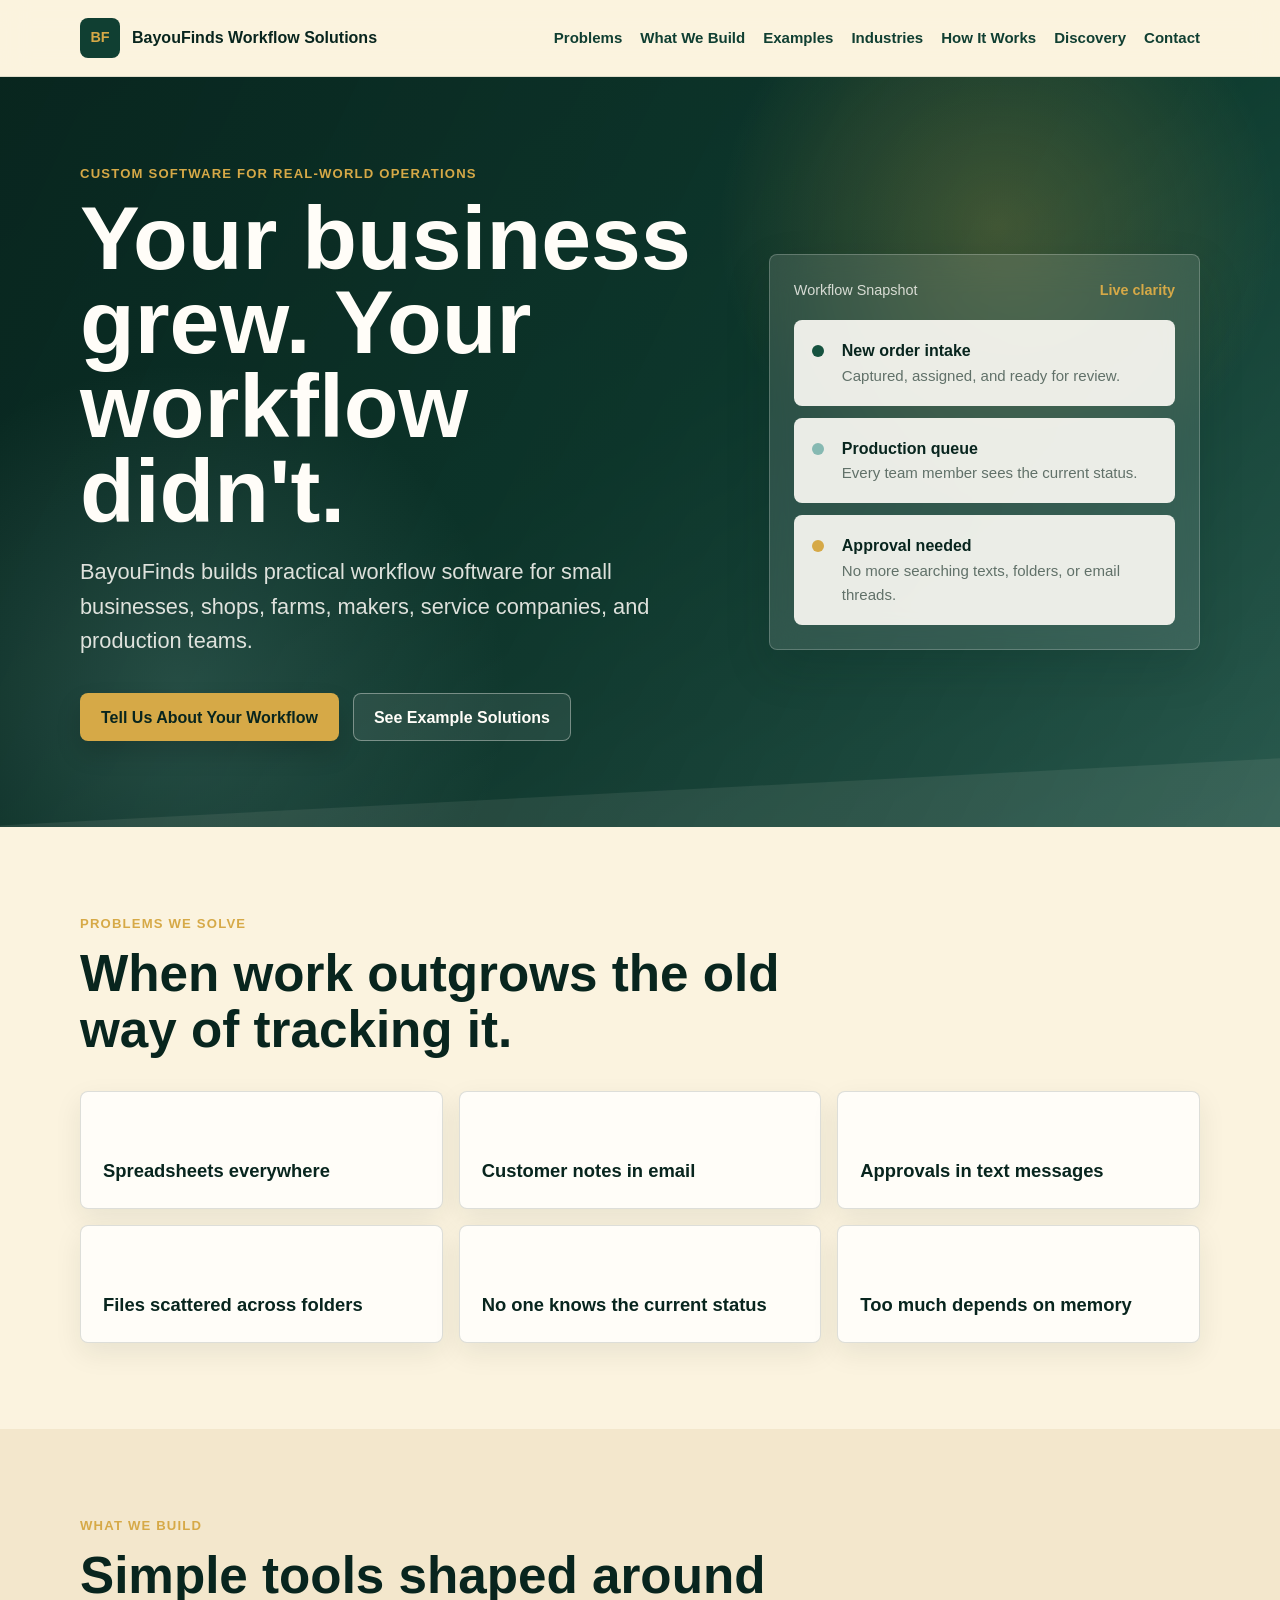
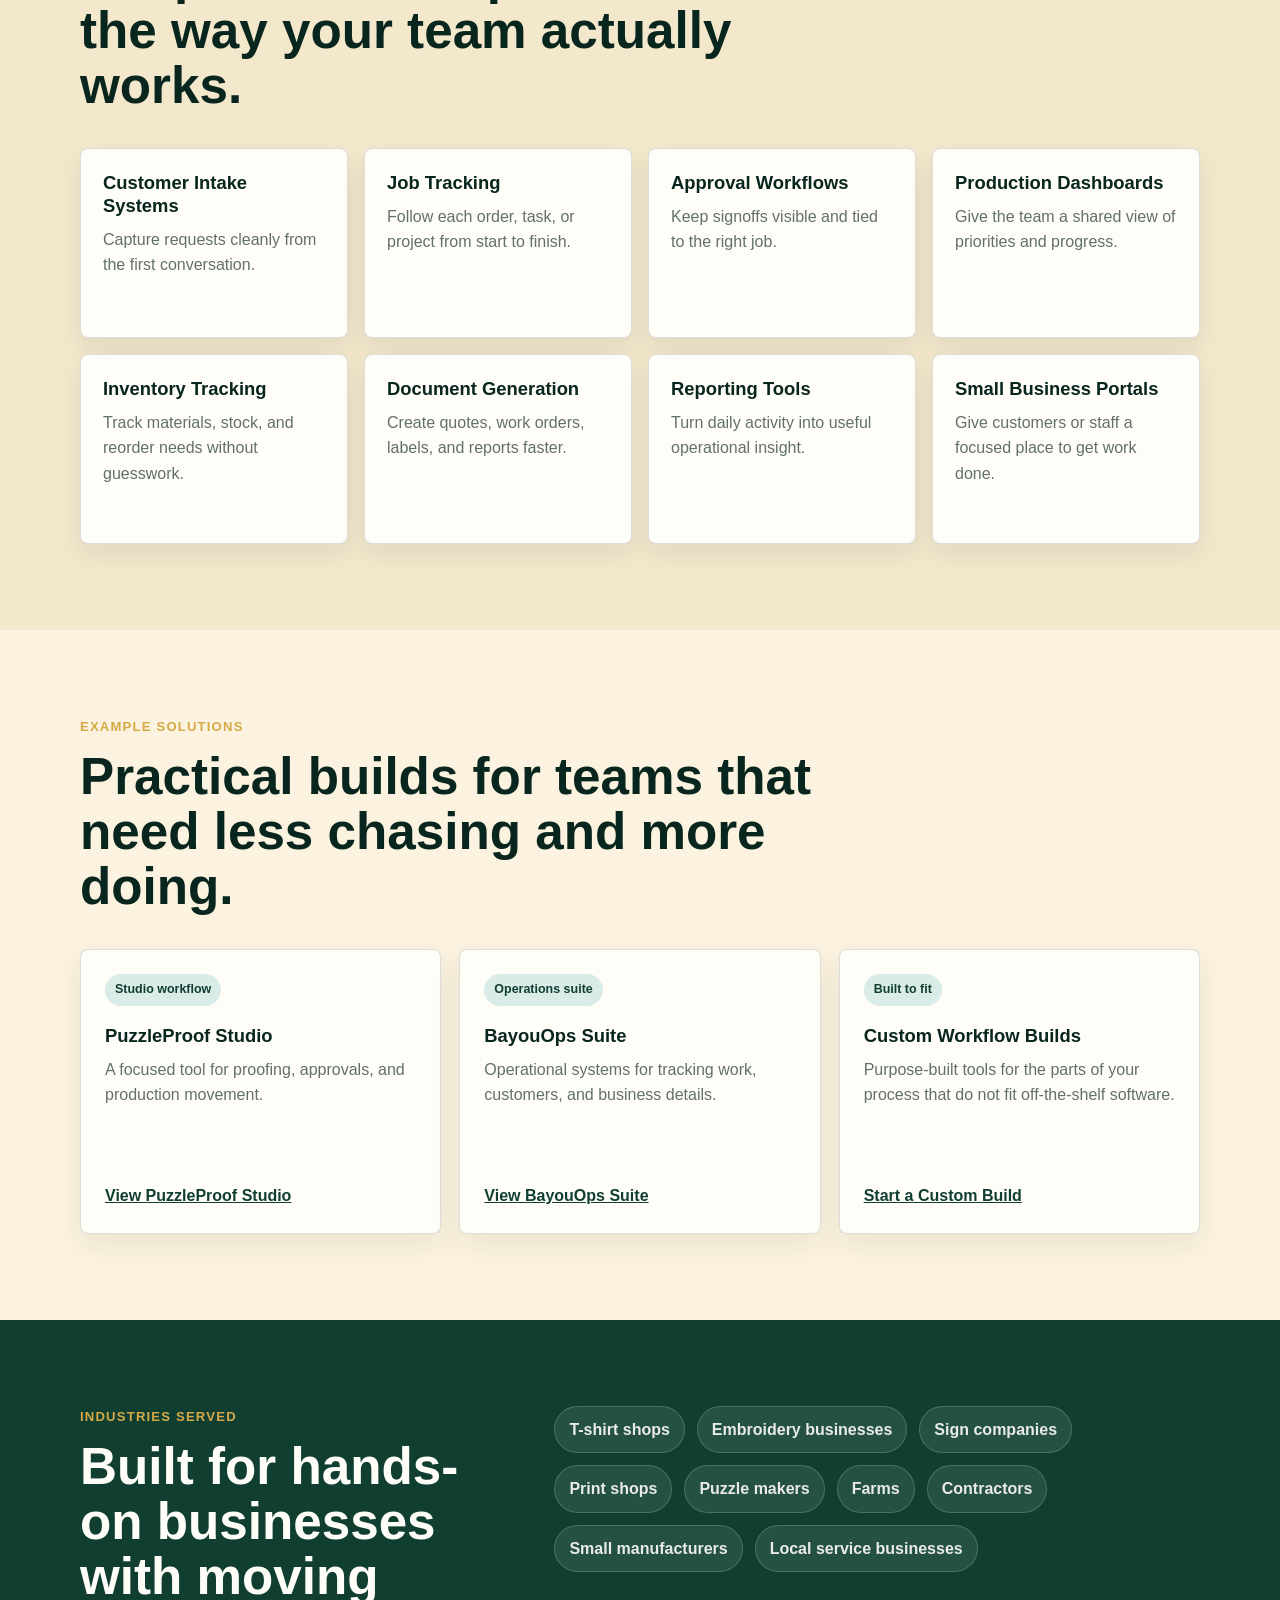
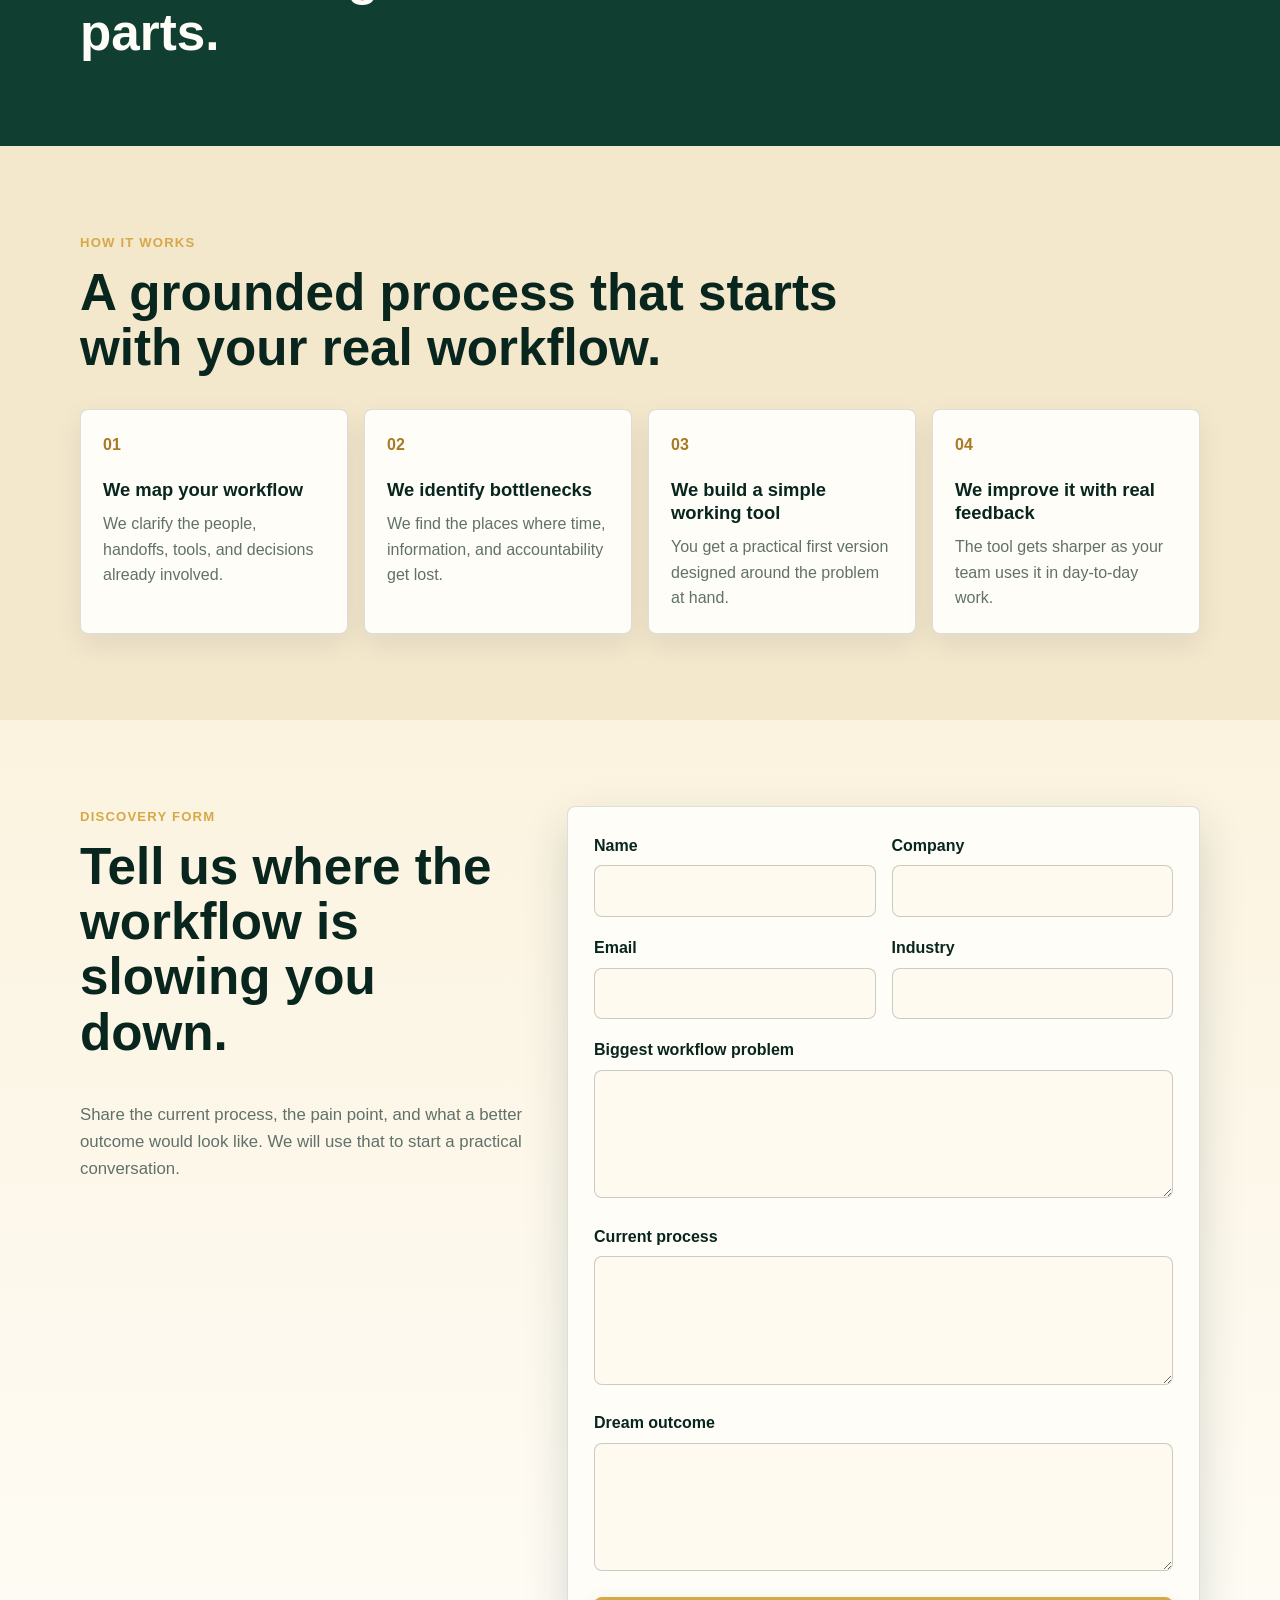
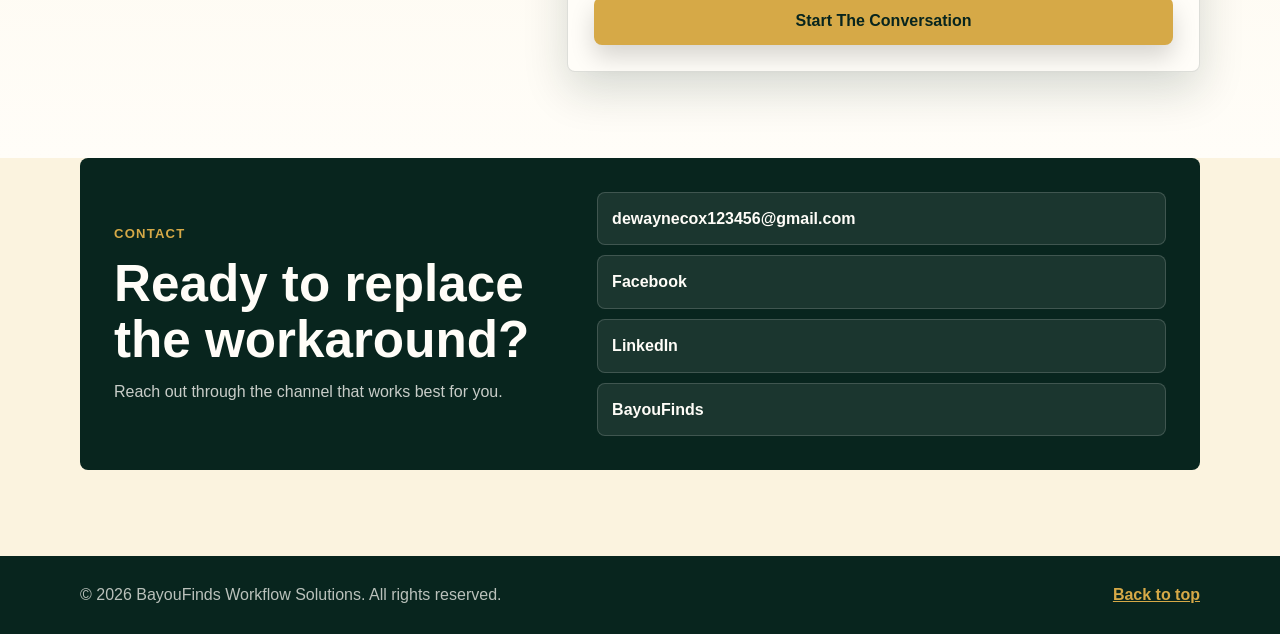
==== index.html @ 67d63cc6 "Initial BayouFinds Workflow Solutions site" ====
<!doctype html>
<html lang="en">
  <head>
    <meta charset="utf-8">
    <meta name="viewport" content="width=device-width, initial-scale=1">
    <title>BayouFinds Workflow Solutions | Practical Workflow Software</title>
    <meta
      name="description"
      content="BayouFinds Workflow Solutions builds practical custom software and workflow automation for small businesses, shops, farms, makers, service companies, and production teams."
    >
    <meta name="robots" content="index, follow">
    <meta name="author" content="BayouFinds Workflow Solutions">
    <meta name="theme-color" content="#103f32">
    <link rel="canonical" href="https://bayoufinds-workflow-solutions.netlify.app/">

    <meta property="og:title" content="BayouFinds Workflow Solutions">
    <meta property="og:description" content="Your business grew. Your workflow didn't. Practical workflow software for small business teams.">
    <meta property="og:type" content="website">
    <meta property="og:url" content="https://bayoufinds-workflow-solutions.netlify.app/">
    <meta property="og:site_name" content="BayouFinds Workflow Solutions">

    <meta name="twitter:card" content="summary">
    <meta name="twitter:title" content="BayouFinds Workflow Solutions">
    <meta name="twitter:description" content="Custom workflow software and automation for small business operations.">

    <link rel="stylesheet" href="styles.css">
    <script src="script.js" defer></script>
  </head>
  <body>
    <a class="skip-link" href="#main">Skip to content</a>

    <header class="site-header">
      <nav class="nav container" aria-label="Primary navigation">
        <a class="brand" href="#top" aria-label="BayouFinds Workflow Solutions home">
          <span class="brand-mark" aria-hidden="true">BF</span>
          <span>BayouFinds Workflow Solutions</span>
        </a>
        <button class="nav-toggle" type="button" aria-expanded="false" aria-controls="nav-menu">
          <span class="sr-only">Toggle navigation</span>
          <span aria-hidden="true"></span>
          <span aria-hidden="true"></span>
          <span aria-hidden="true"></span>
        </button>
        <div class="nav-menu" id="nav-menu">
          <a href="#problems">Problems</a>
          <a href="#build">What We Build</a>
          <a href="#examples">Examples</a>
          <a href="#industries">Industries</a>
          <a href="#process">How It Works</a>
          <a href="#discovery">Discovery</a>
          <a href="#contact">Contact</a>
        </div>
      </nav>
    </header>

    <main id="main">
      <section class="hero section" id="top">
        <div class="hero-bg" aria-hidden="true"></div>
        <div class="container hero-grid">
          <div class="hero-content">
            <p class="eyebrow">Custom software for real-world operations</p>
            <h1>Your business grew. Your workflow didn't.</h1>
            <p class="hero-subtext">
              BayouFinds builds practical workflow software for small businesses, shops,
              farms, makers, service companies, and production teams.
            </p>
            <div class="hero-actions" aria-label="Primary actions">
              <a class="button primary" href="#discovery">Tell Us About Your Workflow</a>
              <a class="button secondary" href="#examples">See Example Solutions</a>
            </div>
          </div>
          <div class="hero-panel" aria-label="Workflow status snapshot">
            <div class="panel-top">
              <span>Workflow Snapshot</span>
              <strong>Live clarity</strong>
            </div>
            <div class="status-card">
              <span class="status-dot"></span>
              <div>
                <strong>New order intake</strong>
                <p>Captured, assigned, and ready for review.</p>
              </div>
            </div>
            <div class="status-card">
              <span class="status-dot aqua"></span>
              <div>
                <strong>Production queue</strong>
                <p>Every team member sees the current status.</p>
              </div>
            </div>
            <div class="status-card">
              <span class="status-dot gold"></span>
              <div>
                <strong>Approval needed</strong>
                <p>No more searching texts, folders, or email threads.</p>
              </div>
            </div>
          </div>
        </div>
      </section>

      <section class="section" id="problems">
        <div class="container">
          <div class="section-heading">
            <p class="eyebrow">Problems We Solve</p>
            <h2>When work outgrows the old way of tracking it.</h2>
          </div>
          <div class="card-grid problem-grid">
            <article class="card">Spreadsheets everywhere</article>
            <article class="card">Customer notes in email</article>
            <article class="card">Approvals in text messages</article>
            <article class="card">Files scattered across folders</article>
            <article class="card">No one knows the current status</article>
            <article class="card">Too much depends on memory</article>
          </div>
        </div>
      </section>

      <section class="section muted" id="build">
        <div class="container">
          <div class="section-heading">
            <p class="eyebrow">What We Build</p>
            <h2>Simple tools shaped around the way your team actually works.</h2>
          </div>
          <div class="card-grid build-grid">
            <article class="feature-card">
              <h3>Customer Intake Systems</h3>
              <p>Capture requests cleanly from the first conversation.</p>
            </article>
            <article class="feature-card">
              <h3>Job Tracking</h3>
              <p>Follow each order, task, or project from start to finish.</p>
            </article>
            <article class="feature-card">
              <h3>Approval Workflows</h3>
              <p>Keep signoffs visible and tied to the right job.</p>
            </article>
            <article class="feature-card">
              <h3>Production Dashboards</h3>
              <p>Give the team a shared view of priorities and progress.</p>
            </article>
            <article class="feature-card">
              <h3>Inventory Tracking</h3>
              <p>Track materials, stock, and reorder needs without guesswork.</p>
            </article>
            <article class="feature-card">
              <h3>Document Generation</h3>
              <p>Create quotes, work orders, labels, and reports faster.</p>
            </article>
            <article class="feature-card">
              <h3>Reporting Tools</h3>
              <p>Turn daily activity into useful operational insight.</p>
            </article>
            <article class="feature-card">
              <h3>Small Business Portals</h3>
              <p>Give customers or staff a focused place to get work done.</p>
            </article>
          </div>
        </div>
      </section>

      <section class="section" id="examples">
        <div class="container">
          <div class="section-heading">
            <p class="eyebrow">Example Solutions</p>
            <h2>Practical builds for teams that need less chasing and more doing.</h2>
          </div>
          <div class="solution-grid">
            <article class="solution-card">
              <span class="solution-tag">Studio workflow</span>
              <h3>PuzzleProof Studio</h3>
              <p>A focused tool for proofing, approvals, and production movement.</p>
              <a href="https://puzzleproof-studio.netlify.app" target="_blank" rel="noopener noreferrer">View PuzzleProof Studio</a>
            </article>
            <article class="solution-card">
              <span class="solution-tag">Operations suite</span>
              <h3>BayouOps Suite</h3>
              <p>Operational systems for tracking work, customers, and business details.</p>
              <a href="https://www.bayoufinds.com" target="_blank" rel="noopener noreferrer">View BayouOps Suite</a>
            </article>
            <article class="solution-card">
              <span class="solution-tag">Built to fit</span>
              <h3>Custom Workflow Builds</h3>
              <p>Purpose-built tools for the parts of your process that do not fit off-the-shelf software.</p>
              <a href="#discovery">Start a Custom Build</a>
            </article>
          </div>
        </div>
      </section>

      <section class="section industries-section" id="industries">
        <div class="container industries-layout">
          <div class="section-heading compact">
            <p class="eyebrow">Industries Served</p>
            <h2>Built for hands-on businesses with moving parts.</h2>
          </div>
          <ul class="industry-list" aria-label="Industries served">
            <li>T-shirt shops</li>
            <li>Embroidery businesses</li>
            <li>Sign companies</li>
            <li>Print shops</li>
            <li>Puzzle makers</li>
            <li>Farms</li>
            <li>Contractors</li>
            <li>Small manufacturers</li>
            <li>Local service businesses</li>
          </ul>
        </div>
      </section>

      <section class="section muted" id="process">
        <div class="container">
          <div class="section-heading">
            <p class="eyebrow">How It Works</p>
            <h2>A grounded process that starts with your real workflow.</h2>
          </div>
          <div class="steps">
            <article class="step">
              <span>01</span>
              <h3>We map your workflow</h3>
              <p>We clarify the people, handoffs, tools, and decisions already involved.</p>
            </article>
            <article class="step">
              <span>02</span>
              <h3>We identify bottlenecks</h3>
              <p>We find the places where time, information, and accountability get lost.</p>
            </article>
            <article class="step">
              <span>03</span>
              <h3>We build a simple working tool</h3>
              <p>You get a practical first version designed around the problem at hand.</p>
            </article>
            <article class="step">
              <span>04</span>
              <h3>We improve it with real feedback</h3>
              <p>The tool gets sharper as your team uses it in day-to-day work.</p>
            </article>
          </div>
        </div>
      </section>

      <section class="section form-section" id="discovery">
        <div class="container form-layout">
          <div class="form-copy">
            <p class="eyebrow">Discovery Form</p>
            <h2>Tell us where the workflow is slowing you down.</h2>
            <p>
              Share the current process, the pain point, and what a better outcome
              would look like. We will use that to start a practical conversation.
            </p>
          </div>

          <form
            class="discovery-form"
            name="workflow-discovery"
            method="POST"
            data-netlify="true"
            netlify-honeypot="bot-field"
            action="/?success=true#discovery"
          >
            <input type="hidden" name="form-name" value="workflow-discovery">
            <p class="hidden">
              <label>Do not fill this out if you are human: <input name="bot-field"></label>
            </p>

            <div class="form-status" id="form-status" role="status" aria-live="polite" hidden>
              Thank you. Your workflow details were received, and we will follow up soon.
            </div>

            <div class="field-grid">
              <div class="field">
                <label for="name">Name</label>
                <input id="name" name="name" type="text" autocomplete="name" required>
              </div>
              <div class="field">
                <label for="company">Company</label>
                <input id="company" name="company" type="text" autocomplete="organization">
              </div>
            </div>

            <div class="field-grid">
              <div class="field">
                <label for="email">Email</label>
                <input id="email" name="email" type="email" autocomplete="email" required>
              </div>
              <div class="field">
                <label for="industry">Industry</label>
                <input id="industry" name="industry" type="text" autocomplete="organization-title">
              </div>
            </div>

            <div class="field">
              <label for="biggest-problem">Biggest workflow problem</label>
              <textarea id="biggest-problem" name="biggest-workflow-problem" rows="4" required></textarea>
            </div>
            <div class="field">
              <label for="current-process">Current process</label>
              <textarea id="current-process" name="current-process" rows="4"></textarea>
            </div>
            <div class="field">
              <label for="dream-outcome">Dream outcome</label>
              <textarea id="dream-outcome" name="dream-outcome" rows="4"></textarea>
            </div>

            <button class="button primary form-button" type="submit">Start The Conversation</button>
          </form>
        </div>
      </section>

      <section class="section contact-section" id="contact">
        <div class="container contact-card">
          <div>
            <p class="eyebrow">Contact</p>
            <h2>Ready to replace the workaround?</h2>
            <p>Reach out through the channel that works best for you.</p>
          </div>
          <ul class="contact-list">
            <li><a href="mailto:dewaynecox123456@gmail.com">dewaynecox123456@gmail.com</a></li>
            <li><a href="https://www.facebook.com/profile.php?id=61570158089984" target="_blank" rel="noopener noreferrer">Facebook</a></li>
            <li><a href="https://www.linkedin.com/in/dewayne-cox-793546291/" target="_blank" rel="noopener noreferrer">LinkedIn</a></li>
            <li><a href="https://www.bayoufinds.com" target="_blank" rel="noopener noreferrer">BayouFinds</a></li>
          </ul>
        </div>
      </section>
    </main>

    <footer class="site-footer">
      <div class="container footer-inner">
        <p>&copy; <span id="year">2026</span> BayouFinds Workflow Solutions. All rights reserved.</p>
        <a href="#top">Back to top</a>
      </div>
    </footer>
  </body>
</html>
---- styles.css ----
:root {
  --green-950: #08251e;
  --green-900: #103f32;
  --green-800: #16523f;
  --cream: #fbf3df;
  --cream-2: #f3e7cc;
  --gold: #d6a947;
  --gold-dark: #a97923;
  --aqua: #86b9b2;
  --aqua-soft: #d9ece8;
  --ink: #14241f;
  --muted: #617169;
  --white: #fffdf8;
  --line: rgba(20, 36, 31, 0.14);
  --shadow: 0 18px 45px rgba(8, 37, 30, 0.16);
}

* {
  box-sizing: border-box;
}

html {
  scroll-behavior: smooth;
}

body {
  margin: 0;
  color: var(--ink);
  background: var(--cream);
  font-family: Arial, Helvetica, sans-serif;
  line-height: 1.6;
}

body.nav-open {
  overflow: hidden;
}

img,
svg {
  display: block;
  max-width: 100%;
}

a {
  color: inherit;
}

button,
input,
textarea {
  font: inherit;
}

.container {
  width: min(1120px, calc(100% - 40px));
  margin: 0 auto;
}

.skip-link {
  position: absolute;
  left: 16px;
  top: 12px;
  z-index: 20;
  transform: translateY(-150%);
  background: var(--gold);
  color: var(--green-950);
  padding: 10px 14px;
  border-radius: 6px;
  font-weight: 700;
}

.skip-link:focus {
  transform: translateY(0);
}

.sr-only {
  position: absolute;
  width: 1px;
  height: 1px;
  padding: 0;
  margin: -1px;
  overflow: hidden;
  clip: rect(0, 0, 0, 0);
  white-space: nowrap;
  border: 0;
}

.site-header {
  position: sticky;
  top: 0;
  z-index: 10;
  background: rgba(251, 243, 223, 0.94);
  border-bottom: 1px solid rgba(16, 63, 50, 0.12);
  backdrop-filter: blur(14px);
}

.nav {
  min-height: 76px;
  display: flex;
  align-items: center;
  justify-content: space-between;
  gap: 24px;
}

.brand {
  display: inline-flex;
  align-items: center;
  gap: 12px;
  color: var(--green-950);
  text-decoration: none;
  font-weight: 800;
  letter-spacing: 0;
}

.brand-mark {
  width: 40px;
  height: 40px;
  display: grid;
  place-items: center;
  border-radius: 8px;
  background: var(--green-900);
  color: var(--gold);
  font-size: 0.9rem;
}

.nav-menu {
  display: flex;
  align-items: center;
  gap: 18px;
  color: var(--green-900);
  font-size: 0.94rem;
  font-weight: 700;
}

.nav-menu a {
  text-decoration: none;
}

.nav-menu a:hover,
.nav-menu a:focus-visible {
  color: var(--gold-dark);
}

.nav-toggle {
  display: none;
  width: 44px;
  height: 44px;
  border: 1px solid var(--line);
  border-radius: 8px;
  background: var(--white);
  color: var(--green-900);
  cursor: pointer;
}

.nav-toggle span:not(.sr-only) {
  display: block;
  width: 20px;
  height: 2px;
  margin: 4px auto;
  background: currentColor;
}

.section {
  padding: 86px 0;
}

.hero {
  position: relative;
  overflow: hidden;
  min-height: 690px;
  display: flex;
  align-items: center;
  color: var(--white);
  background:
    linear-gradient(115deg, rgba(8, 37, 30, 0.95), rgba(16, 63, 50, 0.78)),
    linear-gradient(150deg, #0e342b 0%, #145442 48%, #86b9b2 100%);
}

.hero-bg {
  position: absolute;
  inset: 0;
  background:
    radial-gradient(circle at 78% 20%, rgba(214, 169, 71, 0.25), transparent 24%),
    radial-gradient(circle at 14% 82%, rgba(134, 185, 178, 0.22), transparent 26%);
}

.hero::after {
  content: "";
  position: absolute;
  inset: auto -8% -30% -8%;
  height: 260px;
  background: rgba(251, 243, 223, 0.08);
  transform: rotate(-3deg);
}

.hero-grid {
  position: relative;
  z-index: 1;
  display: grid;
  grid-template-columns: minmax(0, 1.05fr) minmax(320px, 0.72fr);
  align-items: center;
  gap: 60px;
}

.eyebrow {
  margin: 0 0 12px;
  color: var(--gold);
  font-size: 0.82rem;
  font-weight: 800;
  letter-spacing: 0.09em;
  text-transform: uppercase;
}

h1,
h2,
h3,
p {
  margin-top: 0;
}

h1 {
  max-width: 760px;
  margin-bottom: 22px;
  font-size: clamp(3rem, 7vw, 6.6rem);
  line-height: 0.94;
  letter-spacing: 0;
}

h2 {
  color: var(--green-950);
  font-size: clamp(2rem, 4vw, 3.2rem);
  line-height: 1.08;
  letter-spacing: 0;
}

h3 {
  color: var(--green-950);
  font-size: 1.15rem;
  line-height: 1.25;
}

.hero-subtext {
  max-width: 680px;
  margin-bottom: 34px;
  color: rgba(255, 253, 248, 0.86);
  font-size: clamp(1.08rem, 2vw, 1.36rem);
}

.hero-actions {
  display: flex;
  flex-wrap: wrap;
  gap: 14px;
}

.button {
  display: inline-flex;
  align-items: center;
  justify-content: center;
  min-height: 48px;
  padding: 13px 20px;
  border: 1px solid transparent;
  border-radius: 8px;
  text-decoration: none;
  font-weight: 800;
  line-height: 1.2;
  cursor: pointer;
}

.button.primary {
  background: var(--gold);
  color: var(--green-950);
  box-shadow: 0 12px 24px rgba(0, 0, 0, 0.16);
}

.button.primary:hover,
.button.primary:focus-visible {
  background: #e4bd62;
}

.button.secondary {
  border-color: rgba(255, 253, 248, 0.38);
  color: var(--white);
  background: rgba(255, 253, 248, 0.08);
}

.button.secondary:hover,
.button.secondary:focus-visible {
  background: rgba(255, 253, 248, 0.16);
}

.hero-panel {
  padding: 24px;
  border: 1px solid rgba(255, 253, 248, 0.22);
  border-radius: 8px;
  background: rgba(255, 253, 248, 0.12);
  box-shadow: var(--shadow);
  backdrop-filter: blur(18px);
}

.panel-top {
  display: flex;
  justify-content: space-between;
  gap: 16px;
  margin-bottom: 18px;
  color: rgba(255, 253, 248, 0.8);
  font-size: 0.9rem;
}

.panel-top strong {
  color: var(--gold);
}

.status-card {
  display: grid;
  grid-template-columns: 16px 1fr;
  gap: 14px;
  padding: 18px;
  margin-top: 12px;
  border-radius: 8px;
  background: rgba(255, 253, 248, 0.9);
  color: var(--ink);
}

.status-card strong {
  display: block;
  color: var(--green-950);
}

.status-card p {
  margin-bottom: 0;
  color: var(--muted);
  font-size: 0.94rem;
}

.status-dot {
  width: 12px;
  height: 12px;
  margin-top: 7px;
  border-radius: 50%;
  background: var(--green-800);
}

.status-dot.aqua {
  background: var(--aqua);
}

.status-dot.gold {
  background: var(--gold);
}

.section-heading {
  max-width: 760px;
  margin-bottom: 34px;
}

.section-heading h2 {
  margin-bottom: 0;
}

.section-heading.compact {
  margin-bottom: 0;
}

.muted {
  background: var(--cream-2);
}

.card-grid {
  display: grid;
  gap: 16px;
}

.problem-grid {
  grid-template-columns: repeat(3, minmax(0, 1fr));
}

.build-grid {
  grid-template-columns: repeat(4, minmax(0, 1fr));
}

.card,
.feature-card,
.solution-card,
.step {
  border: 1px solid var(--line);
  border-radius: 8px;
  background: var(--white);
  box-shadow: 0 10px 28px rgba(8, 37, 30, 0.08);
}

.card {
  min-height: 118px;
  display: flex;
  align-items: flex-end;
  padding: 22px;
  color: var(--green-950);
  font-size: 1.15rem;
  font-weight: 800;
}

.feature-card {
  min-height: 190px;
  padding: 22px;
}

.feature-card h3,
.solution-card h3,
.step h3 {
  margin-bottom: 10px;
}

.feature-card p,
.solution-card p,
.step p {
  margin-bottom: 0;
  color: var(--muted);
}

.solution-grid {
  display: grid;
  grid-template-columns: repeat(3, minmax(0, 1fr));
  gap: 18px;
}

.solution-card {
  display: flex;
  min-height: 285px;
  flex-direction: column;
  padding: 24px;
}

.solution-tag {
  align-self: flex-start;
  margin-bottom: 18px;
  padding: 6px 10px;
  border-radius: 999px;
  background: var(--aqua-soft);
  color: var(--green-900);
  font-size: 0.78rem;
  font-weight: 800;
}

.solution-card a {
  margin-top: auto;
  color: var(--green-900);
  font-weight: 800;
}

.industries-section {
  background: var(--green-900);
  color: var(--white);
}

.industries-section h2 {
  color: var(--white);
}

.industries-layout {
  display: grid;
  grid-template-columns: minmax(250px, 0.8fr) 1.2fr;
  gap: 44px;
  align-items: start;
}

.industry-list {
  display: flex;
  flex-wrap: wrap;
  gap: 12px;
  padding: 0;
  margin: 0;
  list-style: none;
}

.industry-list li {
  padding: 10px 14px;
  border: 1px solid rgba(255, 253, 248, 0.18);
  border-radius: 999px;
  background: rgba(255, 253, 248, 0.09);
  color: rgba(255, 253, 248, 0.9);
  font-weight: 700;
}

.steps {
  display: grid;
  grid-template-columns: repeat(4, minmax(0, 1fr));
  gap: 16px;
}

.step {
  padding: 22px;
}

.step span {
  display: inline-flex;
  margin-bottom: 20px;
  color: var(--gold-dark);
  font-weight: 900;
}

.form-section {
  background: linear-gradient(180deg, var(--cream), var(--white));
}

.form-layout {
  display: grid;
  grid-template-columns: minmax(260px, 0.7fr) minmax(0, 1fr);
  gap: 44px;
  align-items: start;
}

.form-copy {
  position: sticky;
  top: 108px;
}

.form-copy p:not(.eyebrow) {
  color: var(--muted);
  font-size: 1.05rem;
}

.discovery-form {
  padding: 26px;
  border: 1px solid var(--line);
  border-radius: 8px;
  background: var(--white);
  box-shadow: var(--shadow);
}

.hidden {
  display: none;
}

.form-status {
  margin-bottom: 20px;
  padding: 14px 16px;
  border: 1px solid rgba(16, 63, 50, 0.22);
  border-radius: 8px;
  background: var(--aqua-soft);
  color: var(--green-950);
  font-weight: 800;
}

.field-grid {
  display: grid;
  grid-template-columns: repeat(2, minmax(0, 1fr));
  gap: 16px;
}

.field {
  margin-bottom: 18px;
}

.field label {
  display: block;
  margin-bottom: 7px;
  color: var(--green-950);
  font-weight: 800;
}

.field input,
.field textarea {
  width: 100%;
  border: 1px solid rgba(20, 36, 31, 0.22);
  border-radius: 8px;
  background: #fffaf0;
  color: var(--ink);
  padding: 12px 13px;
}

.field input:focus,
.field textarea:focus {
  outline: 3px solid rgba(134, 185, 178, 0.45);
  border-color: var(--green-800);
}

.field textarea {
  resize: vertical;
}

.form-button {
  width: 100%;
}

.contact-section {
  padding-top: 0;
}

.contact-card {
  display: grid;
  grid-template-columns: minmax(260px, 0.8fr) 1fr;
  gap: 28px;
  align-items: center;
  padding: 34px;
  border-radius: 8px;
  background: var(--green-950);
  color: var(--white);
}

.contact-card h2 {
  color: var(--white);
  margin-bottom: 12px;
}

.contact-card p:not(.eyebrow) {
  margin-bottom: 0;
  color: rgba(255, 253, 248, 0.78);
}

.contact-list {
  display: grid;
  gap: 10px;
  padding: 0;
  margin: 0;
  list-style: none;
}

.contact-list a {
  display: block;
  padding: 13px 14px;
  border: 1px solid rgba(255, 253, 248, 0.16);
  border-radius: 8px;
  background: rgba(255, 253, 248, 0.08);
  color: var(--white);
  text-decoration: none;
  font-weight: 800;
}

.contact-list a:hover,
.contact-list a:focus-visible {
  background: rgba(255, 253, 248, 0.15);
}

.site-footer {
  padding: 26px 0;
  background: var(--green-950);
  color: rgba(255, 253, 248, 0.72);
}

.footer-inner {
  display: flex;
  align-items: center;
  justify-content: space-between;
  gap: 18px;
}

.footer-inner p {
  margin: 0;
}

.footer-inner a {
  color: var(--gold);
  font-weight: 800;
}

@media (max-width: 940px) {
  .nav-toggle {
    display: block;
  }

  .nav-menu {
    position: fixed;
    top: 76px;
    left: 0;
    right: 0;
    display: none;
    flex-direction: column;
    align-items: stretch;
    padding: 18px 20px 26px;
    background: var(--cream);
    border-bottom: 1px solid var(--line);
    box-shadow: var(--shadow);
  }

  .nav-menu.is-open {
    display: flex;
  }

  .nav-menu a {
    padding: 12px 0;
  }

  .hero-grid,
  .form-layout,
  .industries-layout,
  .contact-card {
    grid-template-columns: 1fr;
  }

  .hero {
    min-height: 0;
    padding-top: 72px;
  }

  .hero-panel {
    max-width: 560px;
  }

  .problem-grid,
  .build-grid,
  .solution-grid,
  .steps {
    grid-template-columns: repeat(2, minmax(0, 1fr));
  }

  .form-copy {
    position: static;
  }
}

@media (max-width: 640px) {
  .container {
    width: min(100% - 28px, 1120px);
  }

  .section {
    padding: 62px 0;
  }

  .hero {
    padding-top: 52px;
  }

  .hero-grid {
    gap: 34px;
  }

  .brand span:last-child {
    max-width: 220px;
    line-height: 1.2;
  }

  .hero-actions,
  .button {
    width: 100%;
  }

  .problem-grid,
  .build-grid,
  .solution-grid,
  .steps,
  .field-grid {
    grid-template-columns: 1fr;
  }

  .card {
    min-height: 92px;
  }

  .feature-card,
  .solution-card {
    min-height: 0;
  }

  .discovery-form,
  .contact-card,
  .hero-panel {
    padding: 20px;
  }

  .footer-inner {
    flex-direction: column;
    align-items: flex-start;
  }
}

@media (prefers-reduced-motion: reduce) {
  html {
    scroll-behavior: auto;
  }

  *,
  *::before,
  *::after {
    transition-duration: 0.01ms !important;
    animation-duration: 0.01ms !important;
    animation-iteration-count: 1 !important;
  }
}
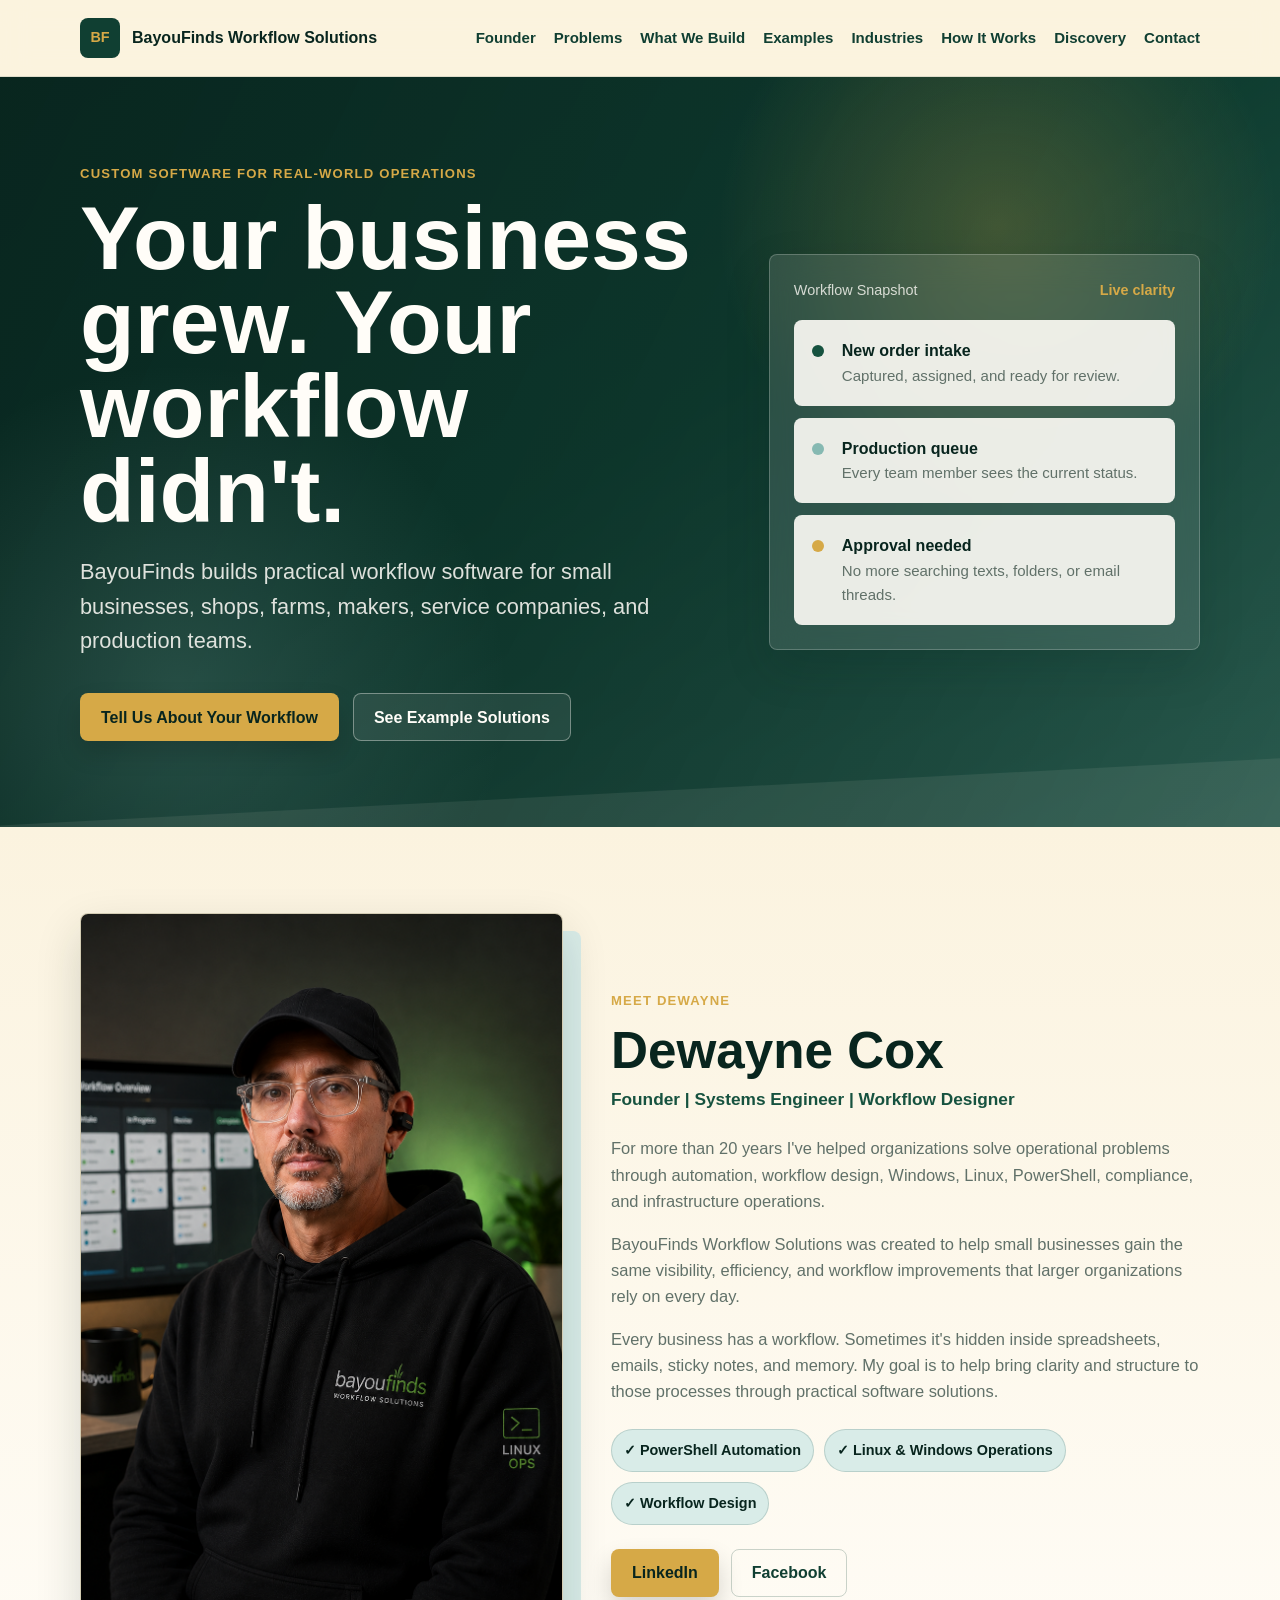
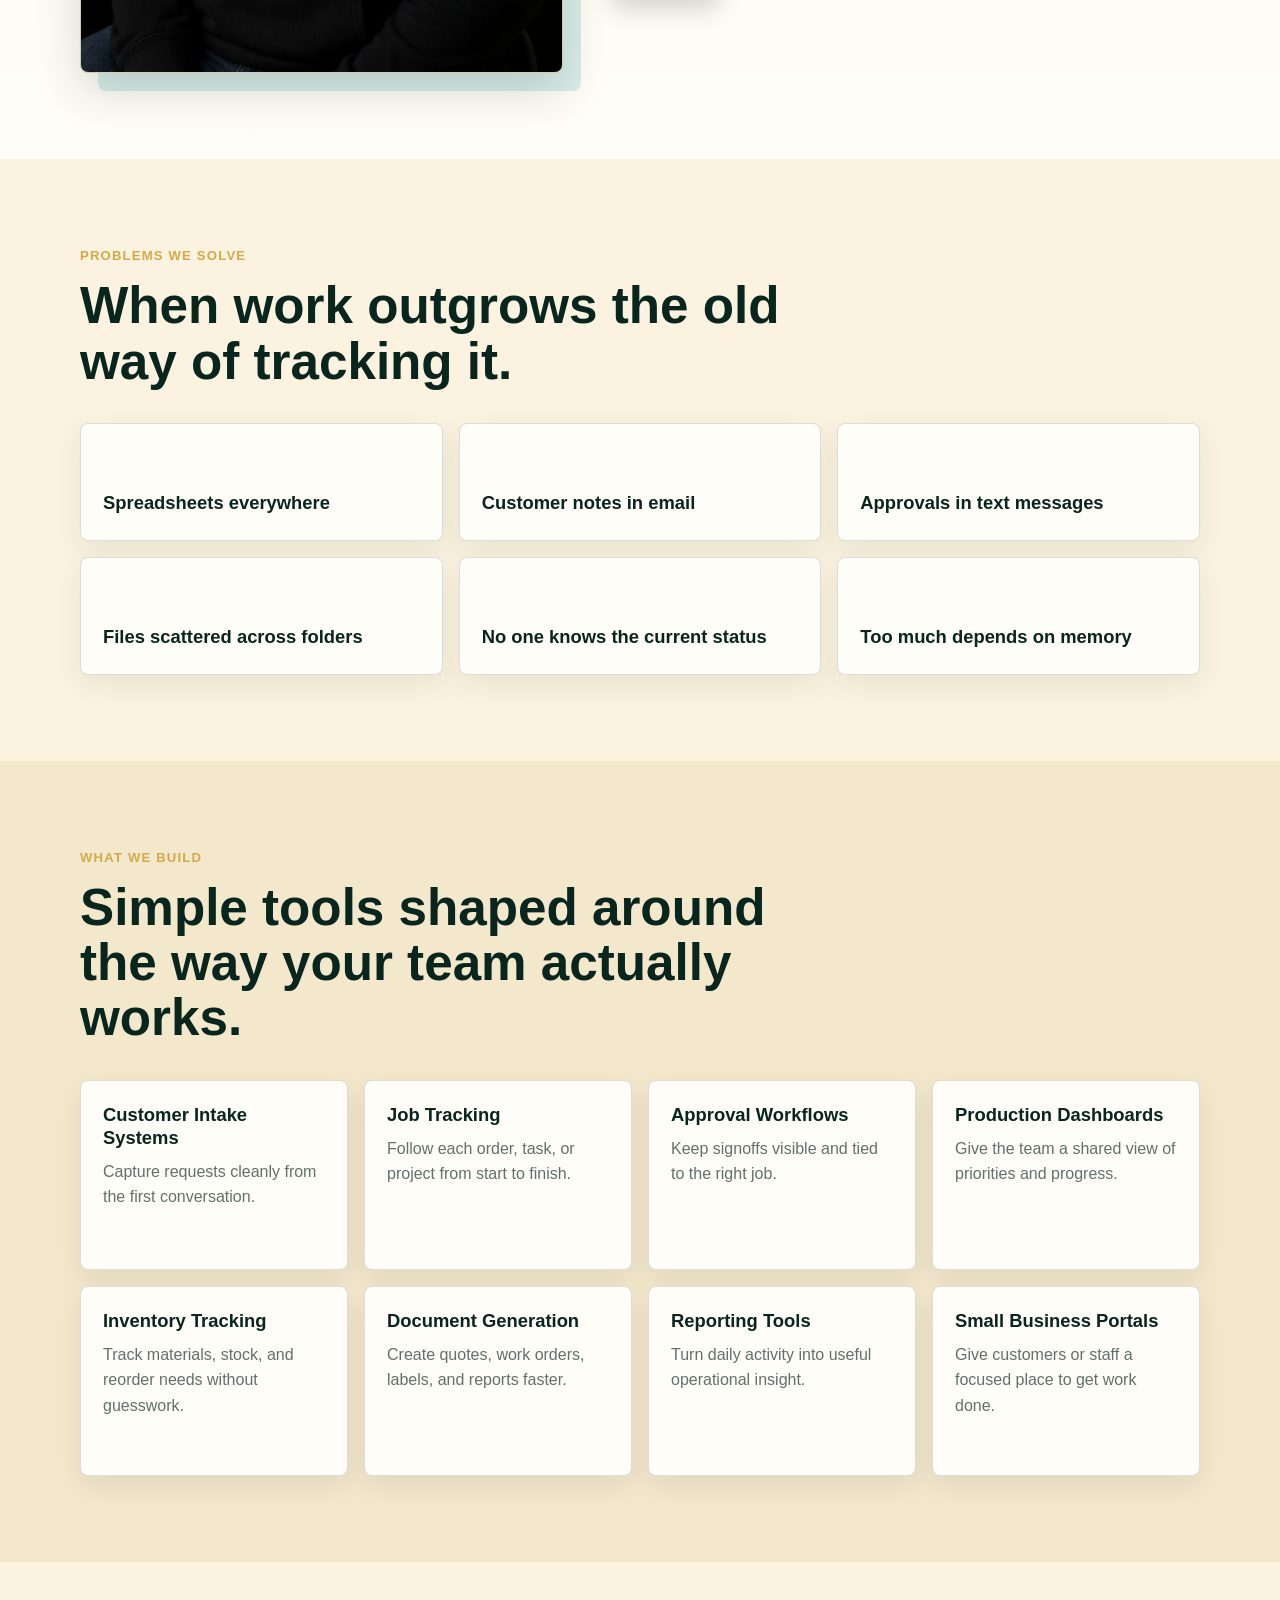
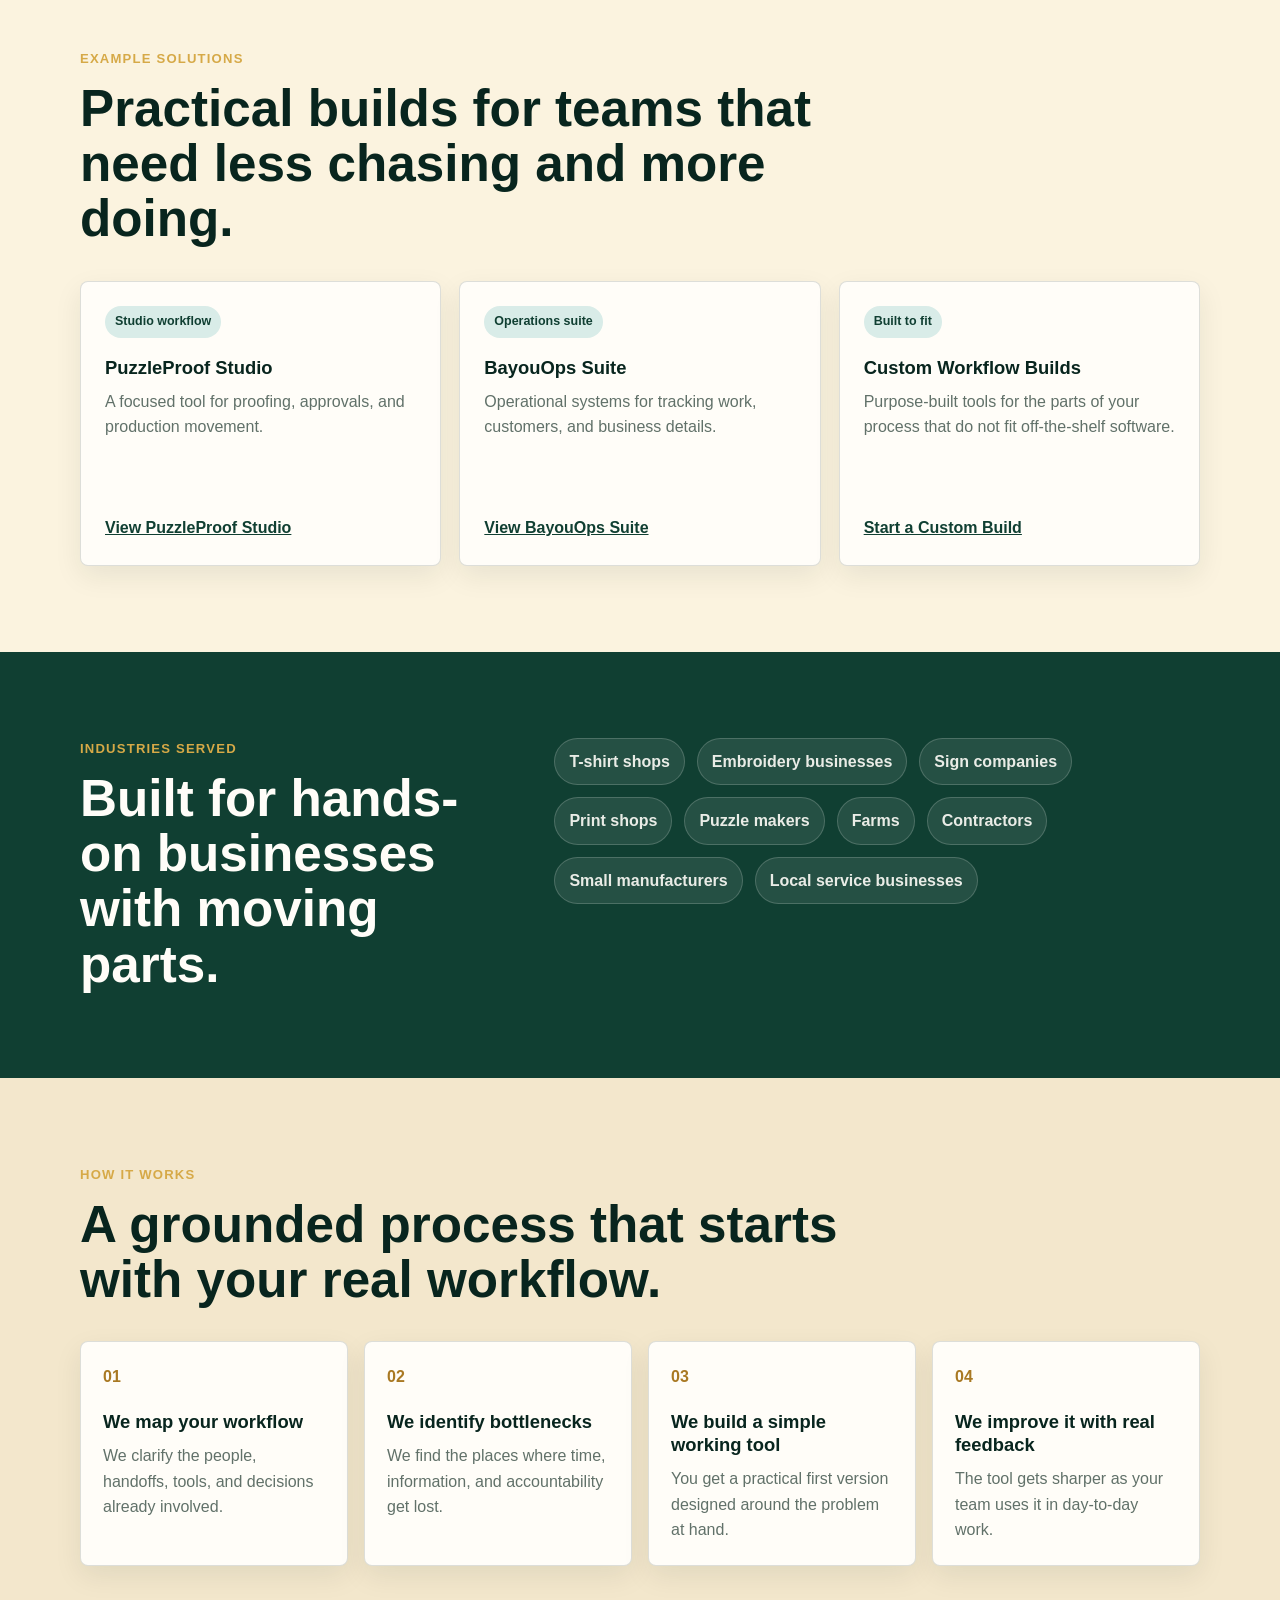
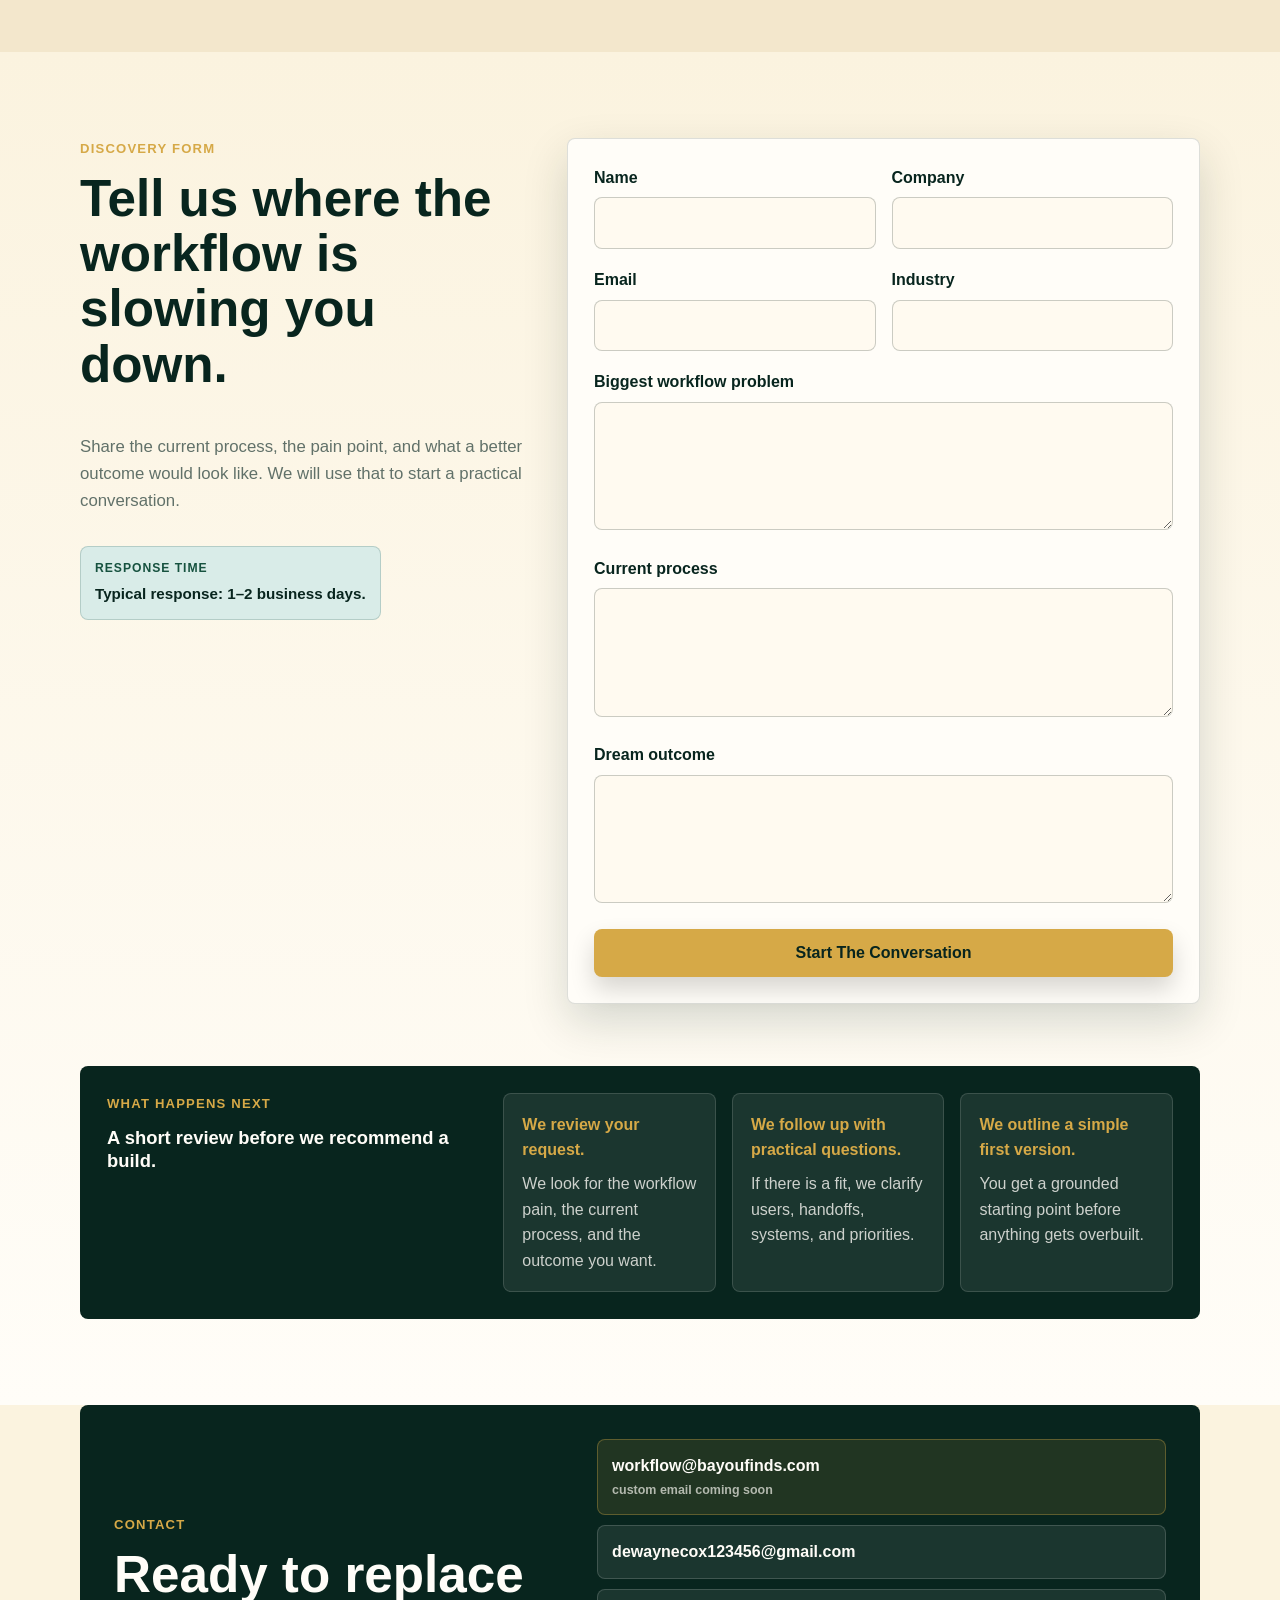
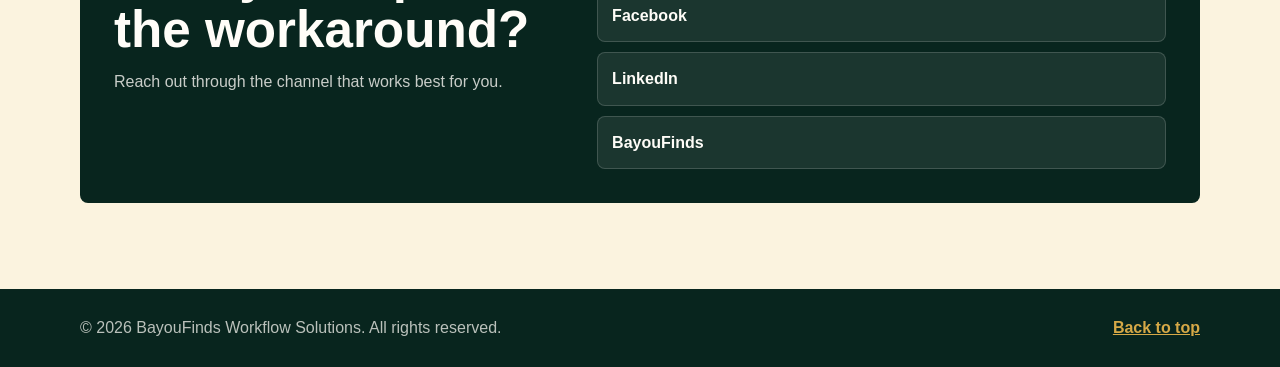
==== commit ce320234: "Add Meet Dewayne founder section" ====
--- a/index.html
+++ b/index.html
@@ -42,6 +42,7 @@
           <span aria-hidden="true"></span>
         </button>
         <div class="nav-menu" id="nav-menu">
+          <a href="#founder">Founder</a>
           <a href="#problems">Problems</a>
           <a href="#build">What We Build</a>
           <a href="#examples">Examples</a>
@@ -99,6 +100,52 @@
         </div>
       </section>
 
+      <section class="section founder-section" id="founder">
+        <div class="container founder-layout">
+          <div class="founder-image-wrap">
+            <img
+              class="founder-image"
+              src="assets/images/dewayne-founder.png"
+              alt="Dewayne Cox, founder of BayouFinds Workflow Solutions"
+              width="640"
+              height="760"
+            >
+          </div>
+          <div class="founder-content">
+            <p class="eyebrow">Meet Dewayne</p>
+            <h2>Dewayne Cox</h2>
+            <p class="founder-subheading">Founder | Systems Engineer | Workflow Designer</p>
+            <div class="founder-copy">
+              <p>
+                For more than 20 years I've helped organizations solve operational
+                problems through automation, workflow design, Windows, Linux,
+                PowerShell, compliance, and infrastructure operations.
+              </p>
+              <p>
+                BayouFinds Workflow Solutions was created to help small businesses
+                gain the same visibility, efficiency, and workflow improvements
+                that larger organizations rely on every day.
+              </p>
+              <p>
+                Every business has a workflow. Sometimes it's hidden inside
+                spreadsheets, emails, sticky notes, and memory. My goal is to help
+                bring clarity and structure to those processes through practical
+                software solutions.
+              </p>
+            </div>
+            <ul class="founder-badges" aria-label="Founder specialties">
+              <li>&check; PowerShell Automation</li>
+              <li>&check; Linux &amp; Windows Operations</li>
+              <li>&check; Workflow Design</li>
+            </ul>
+            <div class="founder-actions" aria-label="Founder social links">
+              <a class="button primary" href="https://www.linkedin.com/in/dewayne-cox-793546291/" target="_blank" rel="noopener noreferrer">LinkedIn</a>
+              <a class="button outline" href="https://www.facebook.com/profile.php?id=61570158089984" target="_blank" rel="noopener noreferrer">Facebook</a>
+            </div>
+          </div>
+        </div>
+      </section>
+
       <section class="section" id="problems">
         <div class="container">
           <div class="section-heading">
@@ -248,6 +295,10 @@
               Share the current process, the pain point, and what a better outcome
               would look like. We will use that to start a practical conversation.
             </p>
+            <div class="response-badge" aria-label="Typical response time">
+              <span>Response Time</span>
+              <strong>Typical response: 1&ndash;2 business days.</strong>
+            </div>
           </div>
 
           <form
@@ -256,7 +307,7 @@
             method="POST"
             data-netlify="true"
             netlify-honeypot="bot-field"
-            action="/?success=true#discovery"
+            action="/thank-you.html"
           >
             <input type="hidden" name="form-name" value="workflow-discovery">
             <p class="hidden">
@@ -304,6 +355,27 @@
 
             <button class="button primary form-button" type="submit">Start The Conversation</button>
           </form>
+
+          <div class="next-steps" aria-labelledby="next-steps-heading">
+            <div>
+              <p class="eyebrow">What Happens Next</p>
+              <h3 id="next-steps-heading">A short review before we recommend a build.</h3>
+            </div>
+            <ol class="next-step-list">
+              <li>
+                <strong>We review your request.</strong>
+                <span>We look for the workflow pain, the current process, and the outcome you want.</span>
+              </li>
+              <li>
+                <strong>We follow up with practical questions.</strong>
+                <span>If there is a fit, we clarify users, handoffs, systems, and priorities.</span>
+              </li>
+              <li>
+                <strong>We outline a simple first version.</strong>
+                <span>You get a grounded starting point before anything gets overbuilt.</span>
+              </li>
+            </ol>
+          </div>
         </div>
       </section>
 
@@ -315,6 +387,7 @@
             <p>Reach out through the channel that works best for you.</p>
           </div>
           <ul class="contact-list">
+            <li><span>workflow@bayoufinds.com <small>custom email coming soon</small></span></li>
             <li><a href="mailto:dewaynecox123456@gmail.com">dewaynecox123456@gmail.com</a></li>
             <li><a href="https://www.facebook.com/profile.php?id=61570158089984" target="_blank" rel="noopener noreferrer">Facebook</a></li>
             <li><a href="https://www.linkedin.com/in/dewayne-cox-793546291/" target="_blank" rel="noopener noreferrer">LinkedIn</a></li>
--- a/styles.css
+++ b/styles.css
@@ -288,6 +288,17 @@
   background: rgba(255, 253, 248, 0.16);
 }
 
+.button.outline {
+  border-color: rgba(16, 63, 50, 0.22);
+  background: transparent;
+  color: var(--green-900);
+}
+
+.button.outline:hover,
+.button.outline:focus-visible {
+  background: var(--aqua-soft);
+}
+
 .hero-panel {
   padding: 24px;
   border: 1px solid rgba(255, 253, 248, 0.22);
@@ -363,6 +374,87 @@
 
 .muted {
   background: var(--cream-2);
+}
+
+.founder-section {
+  background: linear-gradient(180deg, var(--cream), var(--white));
+}
+
+.founder-layout {
+  display: grid;
+  grid-template-columns: minmax(280px, 0.82fr) minmax(0, 1fr);
+  gap: 48px;
+  align-items: center;
+}
+
+.founder-image-wrap {
+  position: relative;
+}
+
+.founder-image-wrap::before {
+  content: "";
+  position: absolute;
+  inset: 18px -18px -18px 18px;
+  z-index: 0;
+  border-radius: 8px;
+  background: var(--aqua-soft);
+}
+
+.founder-image {
+  position: relative;
+  z-index: 1;
+  width: 100%;
+  aspect-ratio: 16 / 19;
+  object-fit: cover;
+  border: 1px solid var(--line);
+  border-radius: 8px;
+  background: var(--cream-2);
+  box-shadow: var(--shadow);
+}
+
+.founder-content h2 {
+  margin-bottom: 8px;
+}
+
+.founder-subheading {
+  margin-bottom: 22px;
+  color: var(--green-800);
+  font-size: 1.08rem;
+  font-weight: 900;
+}
+
+.founder-copy {
+  color: var(--muted);
+  font-size: 1.03rem;
+}
+
+.founder-copy p {
+  margin-bottom: 16px;
+}
+
+.founder-badges {
+  display: flex;
+  flex-wrap: wrap;
+  gap: 10px;
+  padding: 0;
+  margin: 24px 0;
+  list-style: none;
+}
+
+.founder-badges li {
+  padding: 9px 12px;
+  border: 1px solid rgba(16, 63, 50, 0.16);
+  border-radius: 999px;
+  background: var(--aqua-soft);
+  color: var(--green-950);
+  font-size: 0.9rem;
+  font-weight: 800;
+}
+
+.founder-actions {
+  display: flex;
+  flex-wrap: wrap;
+  gap: 12px;
 }
 
 .card-grid {
@@ -518,6 +610,29 @@
   font-size: 1.05rem;
 }
 
+.response-badge {
+  display: inline-grid;
+  gap: 4px;
+  margin-top: 14px;
+  padding: 12px 14px;
+  border: 1px solid rgba(16, 63, 50, 0.18);
+  border-radius: 8px;
+  background: var(--aqua-soft);
+  color: var(--green-950);
+}
+
+.response-badge span {
+  color: var(--green-800);
+  font-size: 0.76rem;
+  font-weight: 900;
+  letter-spacing: 0.08em;
+  text-transform: uppercase;
+}
+
+.response-badge strong {
+  font-size: 0.95rem;
+}
+
 .discovery-form {
   padding: 26px;
   border: 1px solid var(--line);
@@ -581,8 +696,80 @@
   width: 100%;
 }
 
+.next-steps {
+  grid-column: 1 / -1;
+  display: grid;
+  grid-template-columns: minmax(240px, 0.55fr) 1fr;
+  gap: 28px;
+  margin-top: 18px;
+  padding: 26px;
+  border: 1px solid var(--line);
+  border-radius: 8px;
+  background: var(--green-950);
+  color: var(--white);
+}
+
+.next-steps h3 {
+  margin-bottom: 0;
+  color: var(--white);
+}
+
+.next-step-list {
+  display: grid;
+  grid-template-columns: repeat(3, minmax(0, 1fr));
+  gap: 16px;
+  padding: 0;
+  margin: 0;
+  list-style: none;
+}
+
+.next-step-list li {
+  padding: 18px;
+  border: 1px solid rgba(255, 253, 248, 0.14);
+  border-radius: 8px;
+  background: rgba(255, 253, 248, 0.08);
+}
+
+.next-step-list strong,
+.next-step-list span {
+  display: block;
+}
+
+.next-step-list strong {
+  margin-bottom: 8px;
+  color: var(--gold);
+}
+
+.next-step-list span {
+  color: rgba(255, 253, 248, 0.78);
+}
+
 .contact-section {
   padding-top: 0;
+}
+
+.thank-you-page {
+  position: relative;
+  min-height: calc(100vh - 145px);
+  display: flex;
+  align-items: center;
+  overflow: hidden;
+  color: var(--white);
+  background:
+    linear-gradient(115deg, rgba(8, 37, 30, 0.95), rgba(16, 63, 50, 0.78)),
+    linear-gradient(150deg, #0e342b 0%, #145442 48%, #86b9b2 100%);
+}
+
+.thank-you-card {
+  position: relative;
+  z-index: 1;
+  max-width: 820px;
+  padding-top: 88px;
+  padding-bottom: 88px;
+}
+
+.thank-you-card h1 {
+  margin-bottom: 18px;
 }
 
 .contact-card {
@@ -623,6 +810,24 @@
   color: var(--white);
   text-decoration: none;
   font-weight: 800;
+}
+
+.contact-list span {
+  display: block;
+  padding: 13px 14px;
+  border: 1px solid rgba(214, 169, 71, 0.34);
+  border-radius: 8px;
+  background: rgba(214, 169, 71, 0.12);
+  color: var(--white);
+  font-weight: 800;
+}
+
+.contact-list small {
+  display: block;
+  margin-top: 2px;
+  color: rgba(255, 253, 248, 0.66);
+  font-size: 0.78rem;
+  font-weight: 700;
 }
 
 .contact-list a:hover,
@@ -680,9 +885,11 @@
   }
 
   .hero-grid,
+  .founder-layout,
   .form-layout,
   .industries-layout,
-  .contact-card {
+  .contact-card,
+  .next-steps {
     grid-template-columns: 1fr;
   }
 
@@ -695,50 +902,57 @@
     max-width: 560px;
   }
 
-  .problem-grid,
-  .build-grid,
-  .solution-grid,
-  .steps {
-    grid-template-columns: repeat(2, minmax(0, 1fr));
-  }
-
-  .form-copy {
-    position: static;
-  }
-}
-
-@media (max-width: 640px) {
-  .container {
-    width: min(100% - 28px, 1120px);
-  }
-
-  .section {
-    padding: 62px 0;
-  }
-
-  .hero {
-    padding-top: 52px;
-  }
-
-  .hero-grid {
-    gap: 34px;
-  }
-
-  .brand span:last-child {
-    max-width: 220px;
-    line-height: 1.2;
-  }
-
-  .hero-actions,
-  .button {
-    width: 100%;
+  .founder-image-wrap {
+    max-width: 560px;
   }
 
   .problem-grid,
   .build-grid,
   .solution-grid,
   .steps,
-  .field-grid {
+  .next-step-list {
+    grid-template-columns: repeat(2, minmax(0, 1fr));
+  }
+
+  .form-copy {
+    position: static;
+  }
+}
+
+@media (max-width: 640px) {
+  .container {
+    width: min(100% - 28px, 1120px);
+  }
+
+  .section {
+    padding: 62px 0;
+  }
+
+  .hero {
+    padding-top: 52px;
+  }
+
+  .hero-grid {
+    gap: 34px;
+  }
+
+  .brand span:last-child {
+    max-width: 220px;
+    line-height: 1.2;
+  }
+
+  .hero-actions,
+  .founder-actions,
+  .button {
+    width: 100%;
+  }
+
+  .problem-grid,
+  .build-grid,
+  .solution-grid,
+  .steps,
+  .field-grid,
+  .next-step-list {
     grid-template-columns: 1fr;
   }
 
@@ -749,6 +963,14 @@
   .feature-card,
   .solution-card {
     min-height: 0;
+  }
+
+  .founder-image-wrap::before {
+    inset: 12px -10px -10px 10px;
+  }
+
+  .founder-content {
+    padding-top: 10px;
   }
 
   .discovery-form,
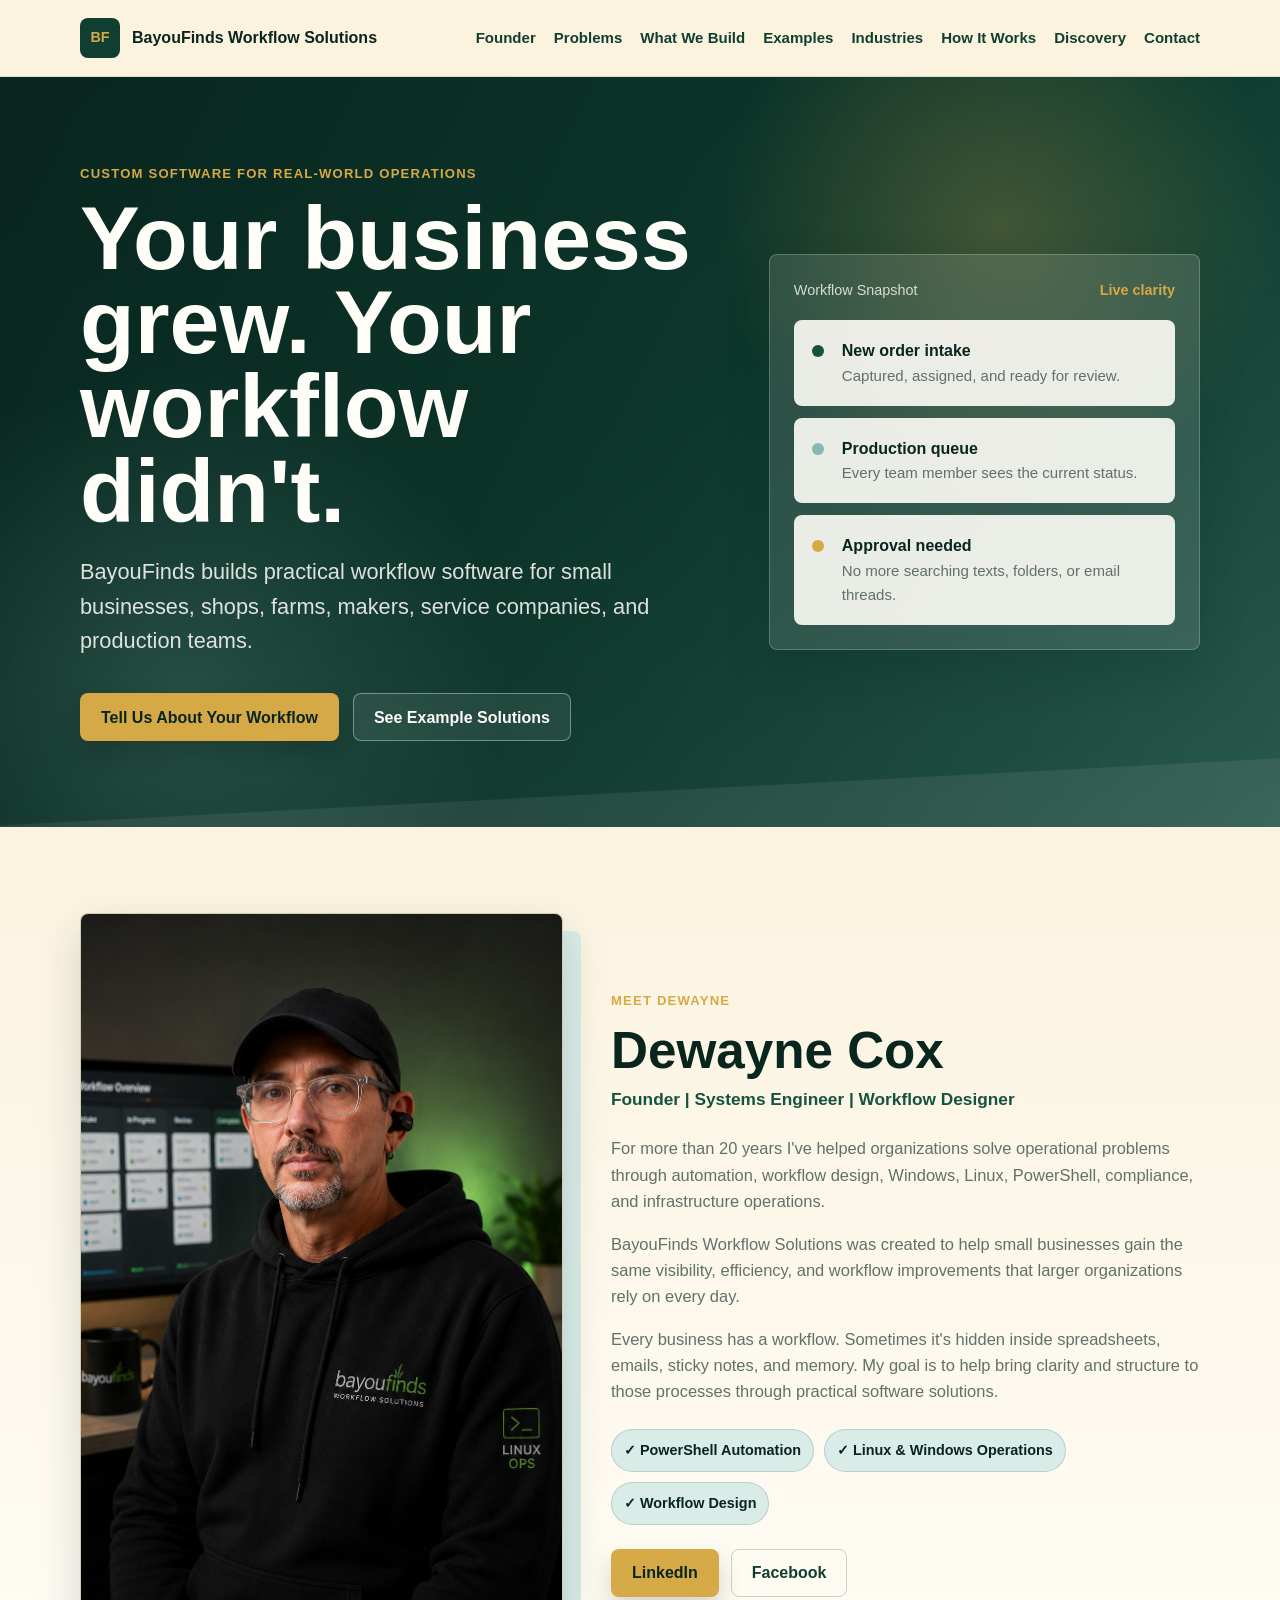
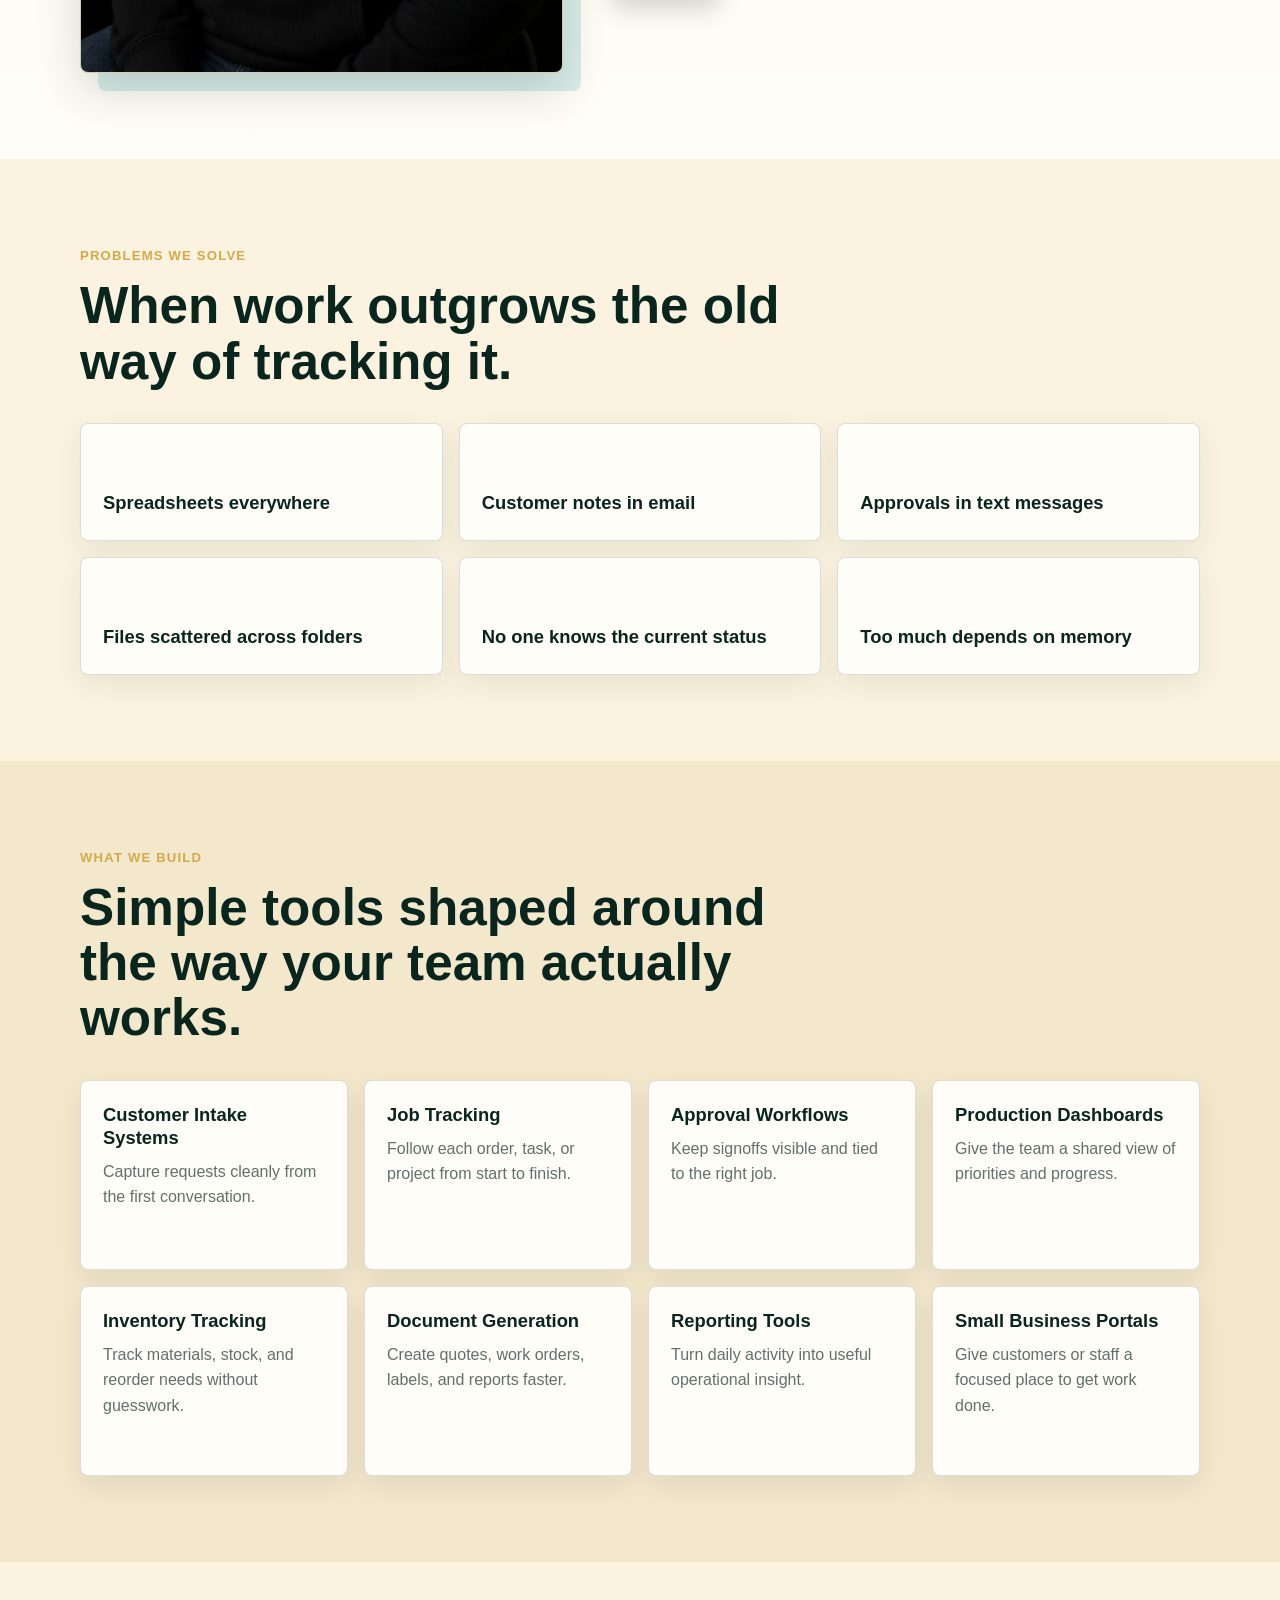
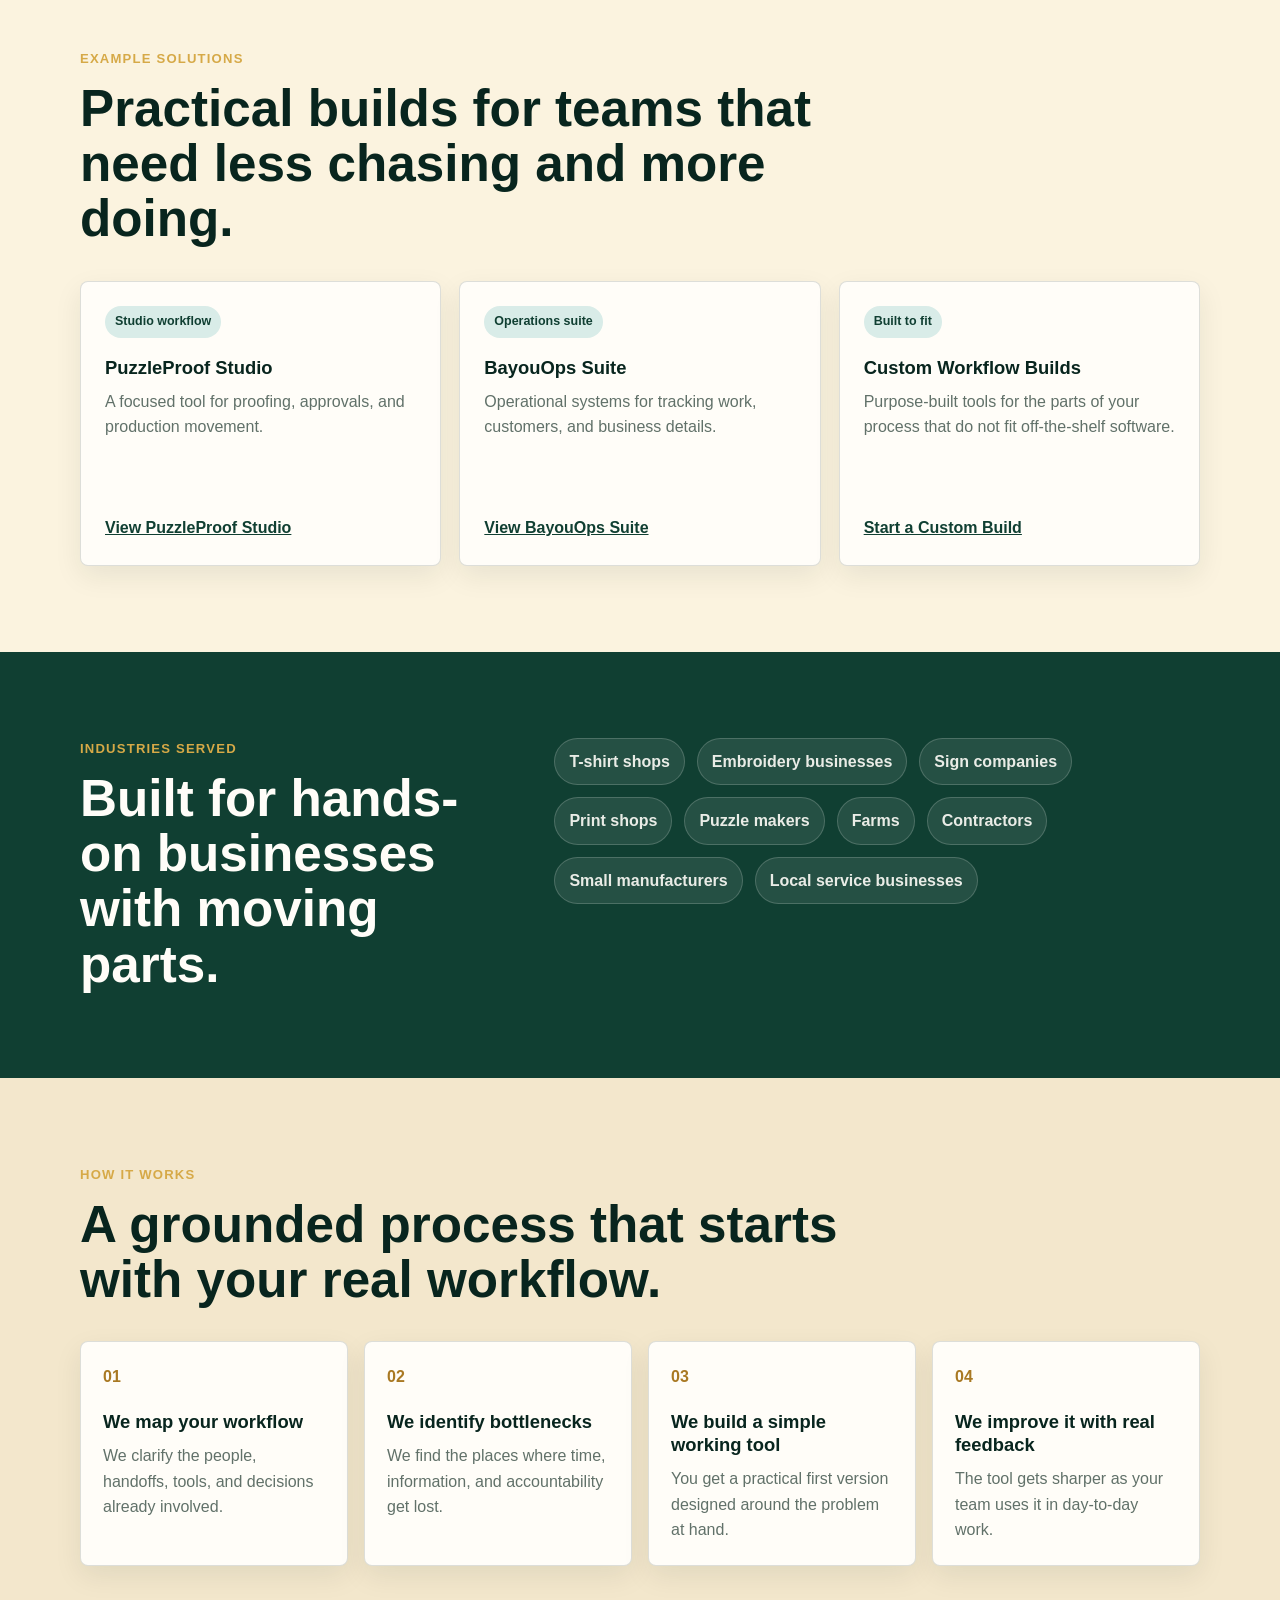
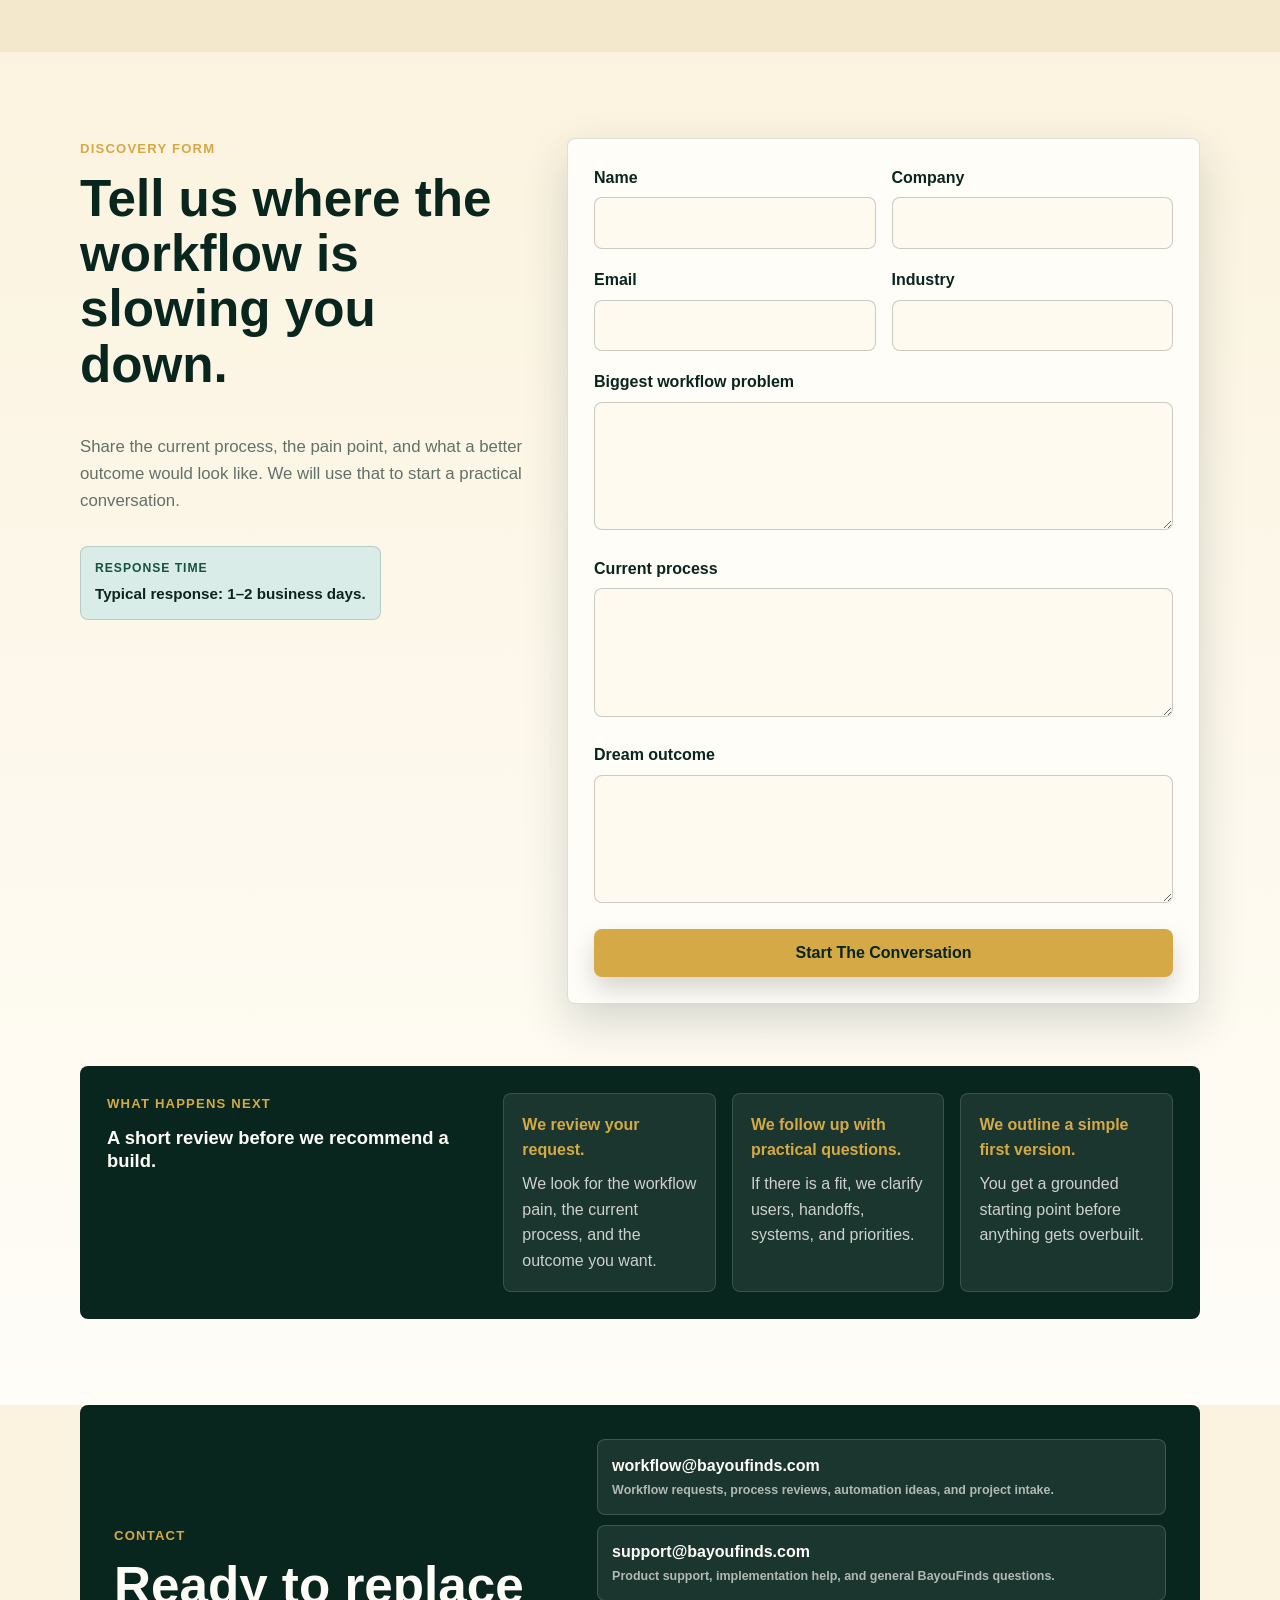
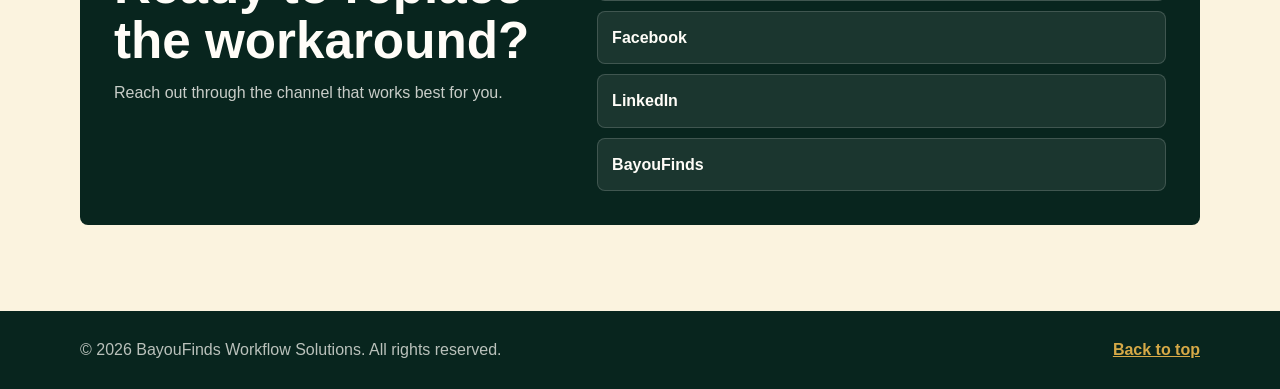
==== commit 5b426d60: "Update workflow site contact links" ====
--- a/index.html
+++ b/index.html
@@ -387,8 +387,8 @@
             <p>Reach out through the channel that works best for you.</p>
           </div>
           <ul class="contact-list">
-            <li><span>workflow@bayoufinds.com <small>custom email coming soon</small></span></li>
-            <li><a href="mailto:dewaynecox123456@gmail.com">dewaynecox123456@gmail.com</a></li>
+            <li><a href="mailto:workflow@bayoufinds.com">workflow@bayoufinds.com <small>Workflow requests, process reviews, automation ideas, and project intake.</small></a></li>
+            <li><a href="mailto:support@bayoufinds.com">support@bayoufinds.com <small>Product support, implementation help, and general BayouFinds questions.</small></a></li>
             <li><a href="https://www.facebook.com/profile.php?id=61570158089984" target="_blank" rel="noopener noreferrer">Facebook</a></li>
             <li><a href="https://www.linkedin.com/in/dewayne-cox-793546291/" target="_blank" rel="noopener noreferrer">LinkedIn</a></li>
             <li><a href="https://www.bayoufinds.com" target="_blank" rel="noopener noreferrer">BayouFinds</a></li>
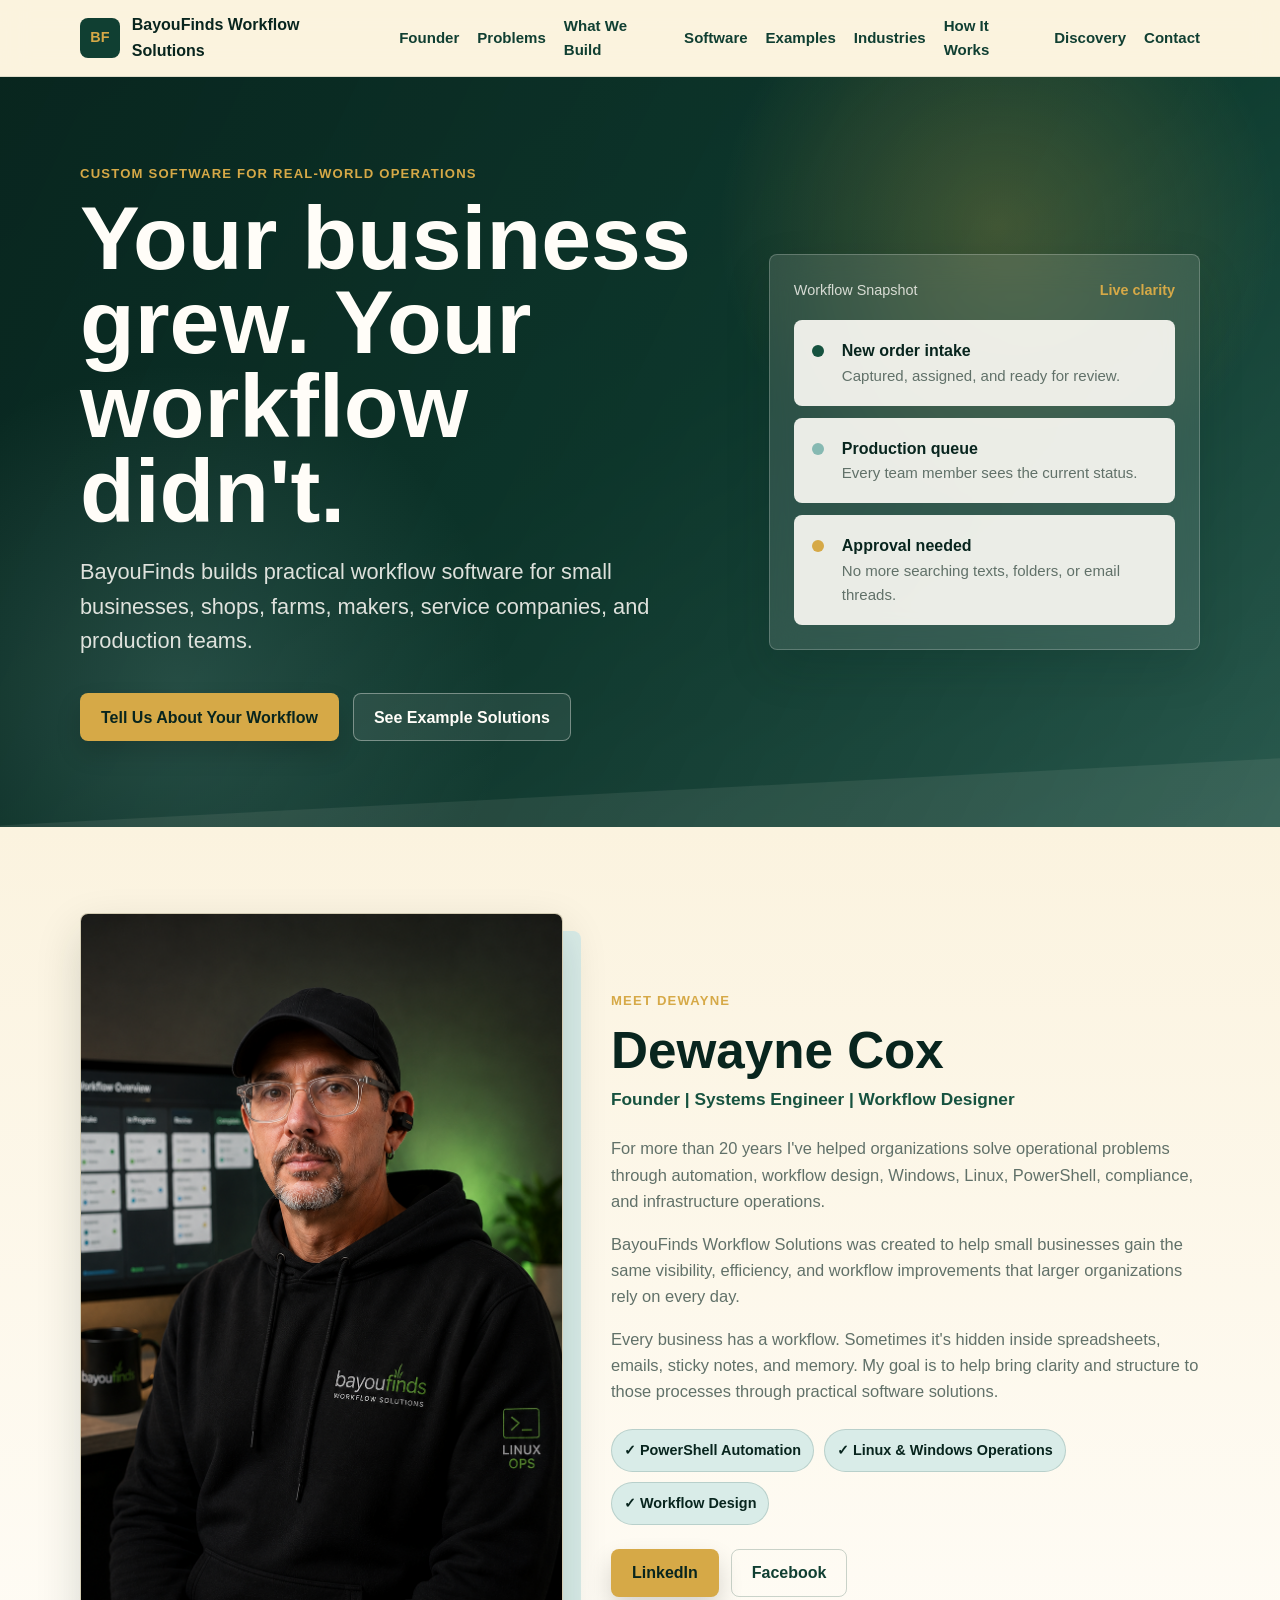
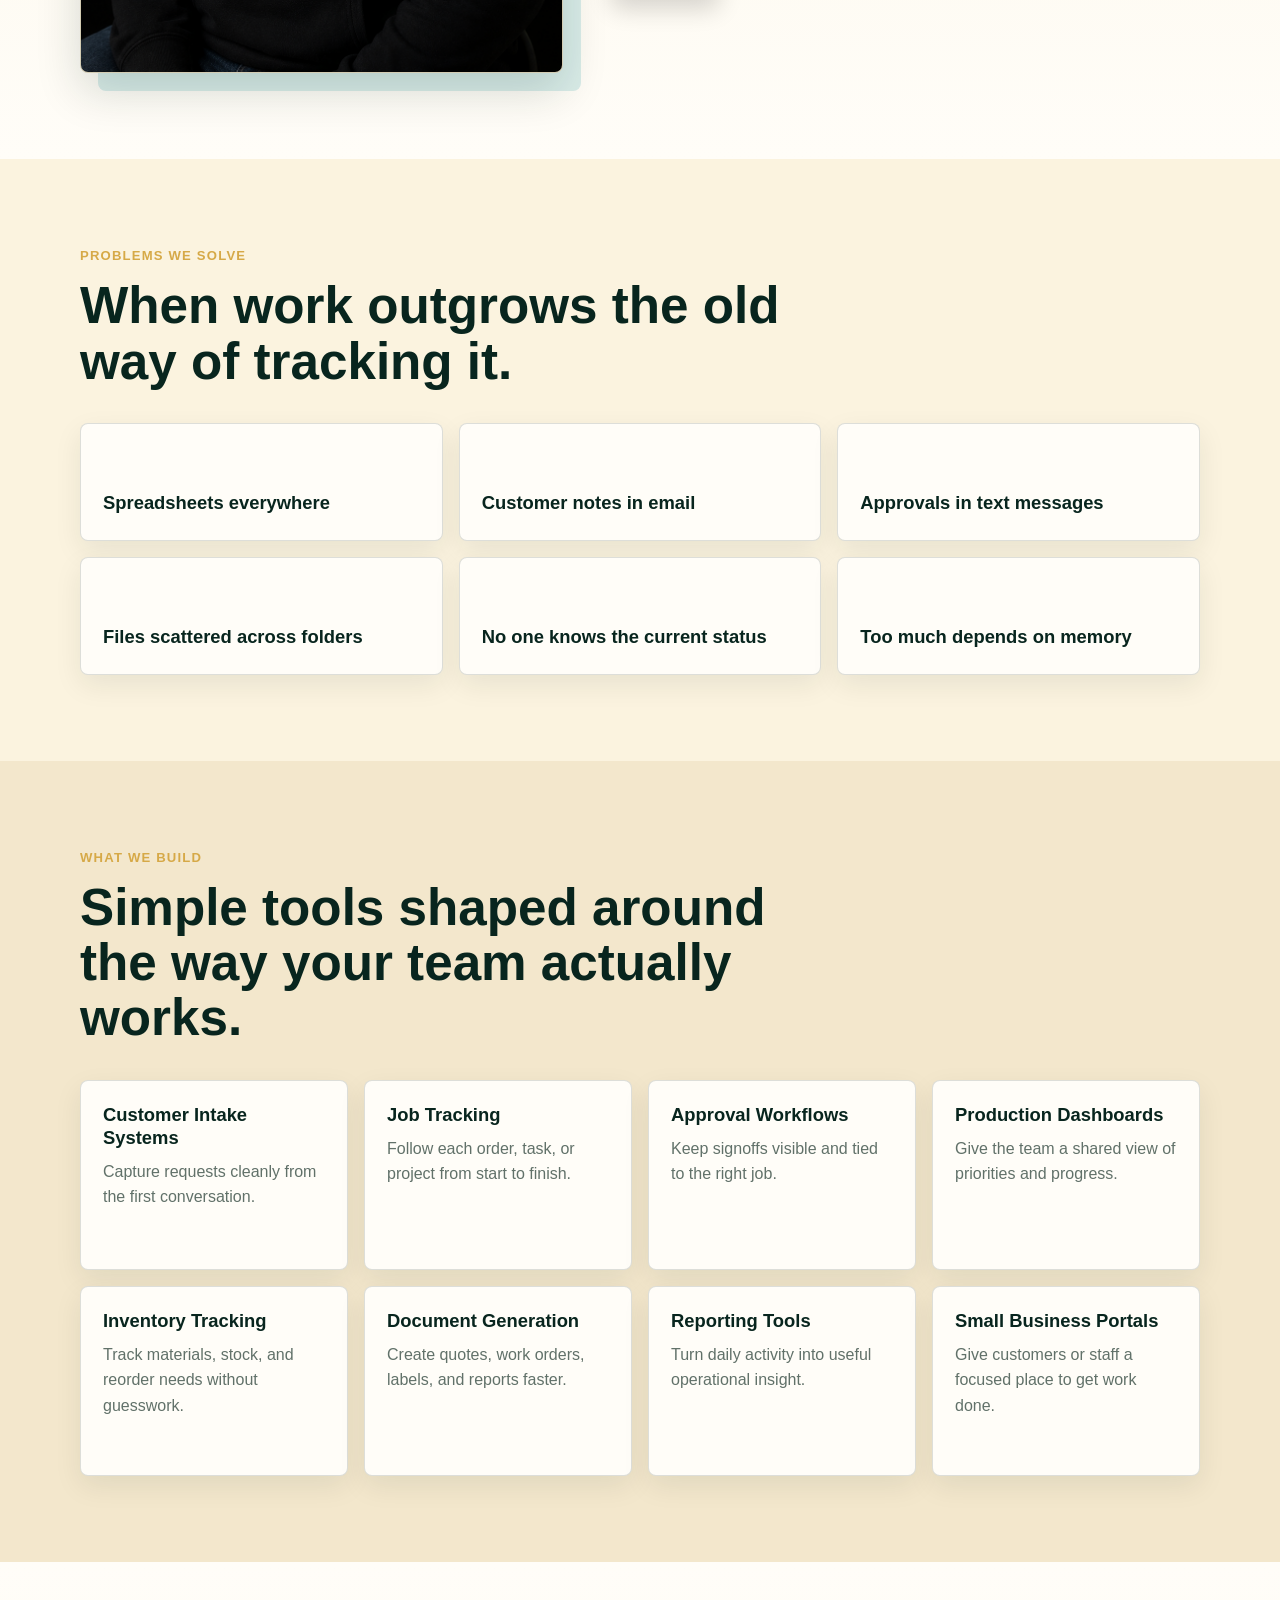
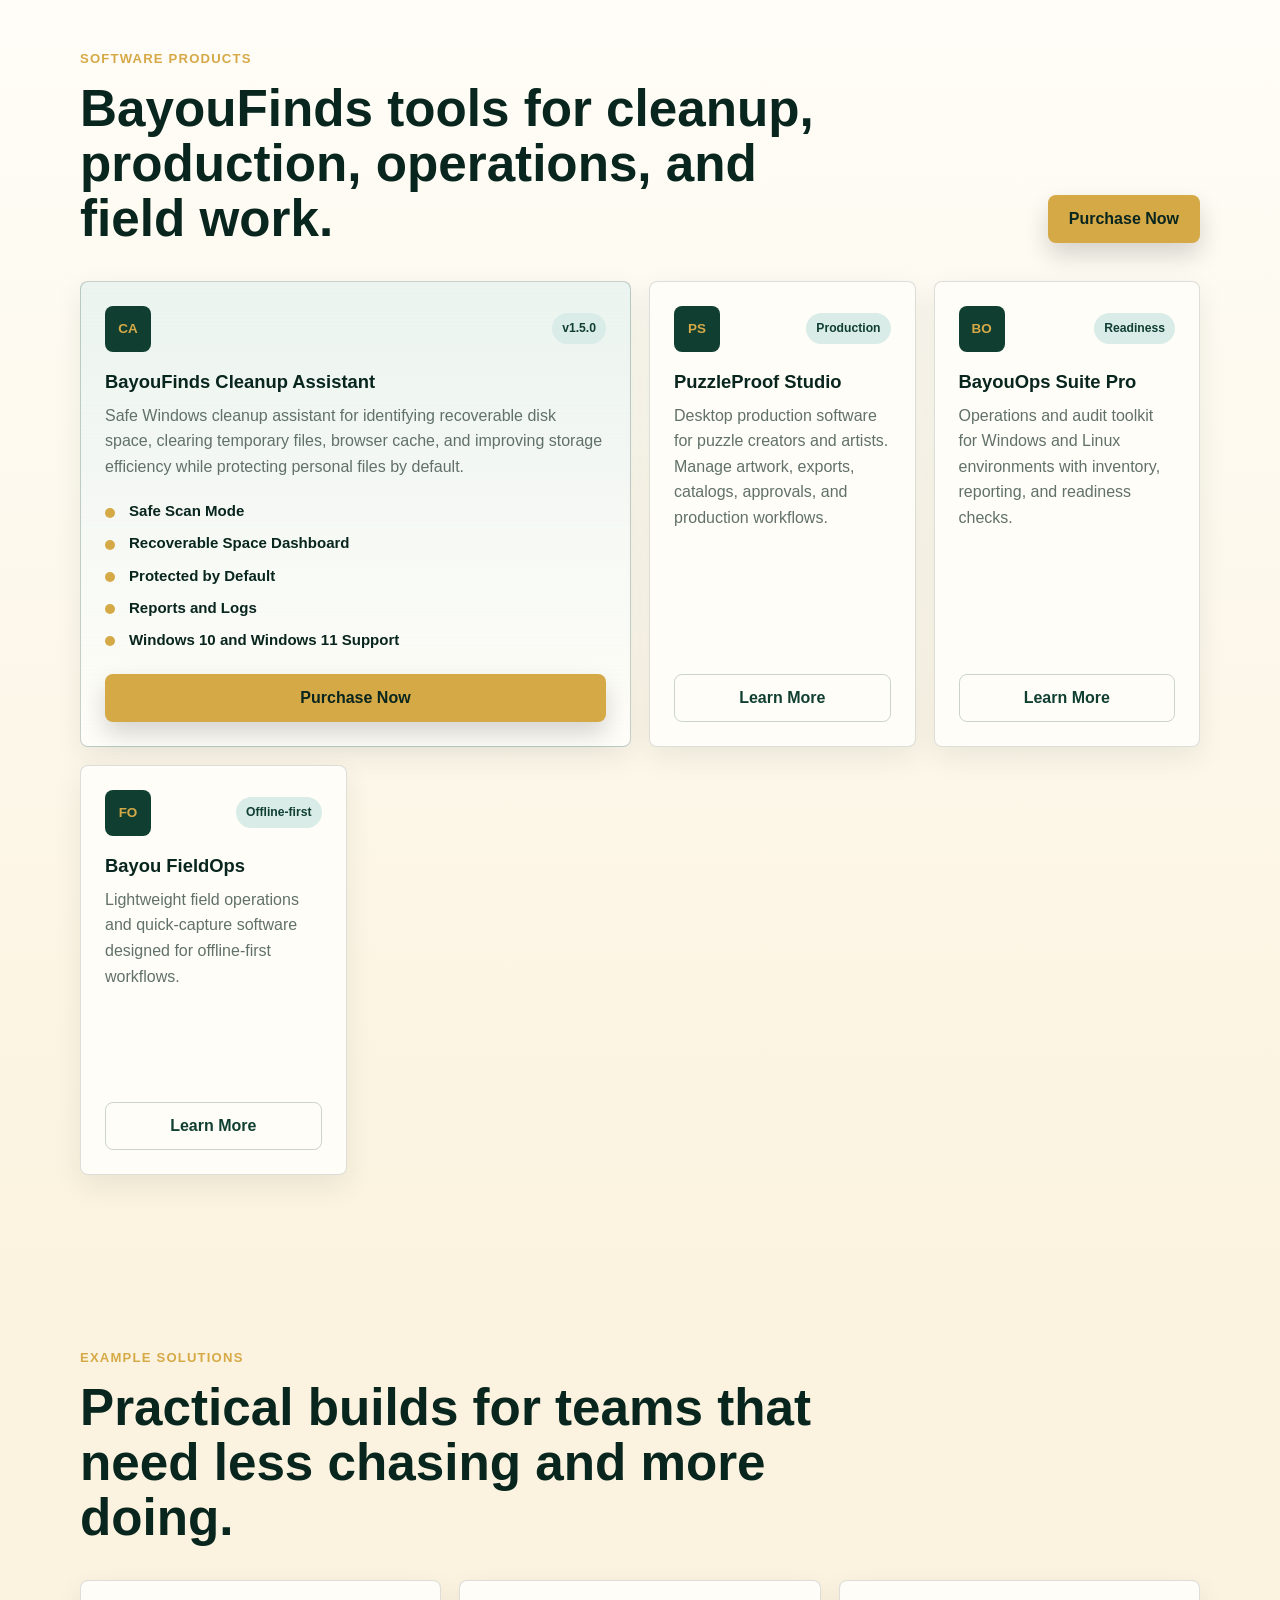
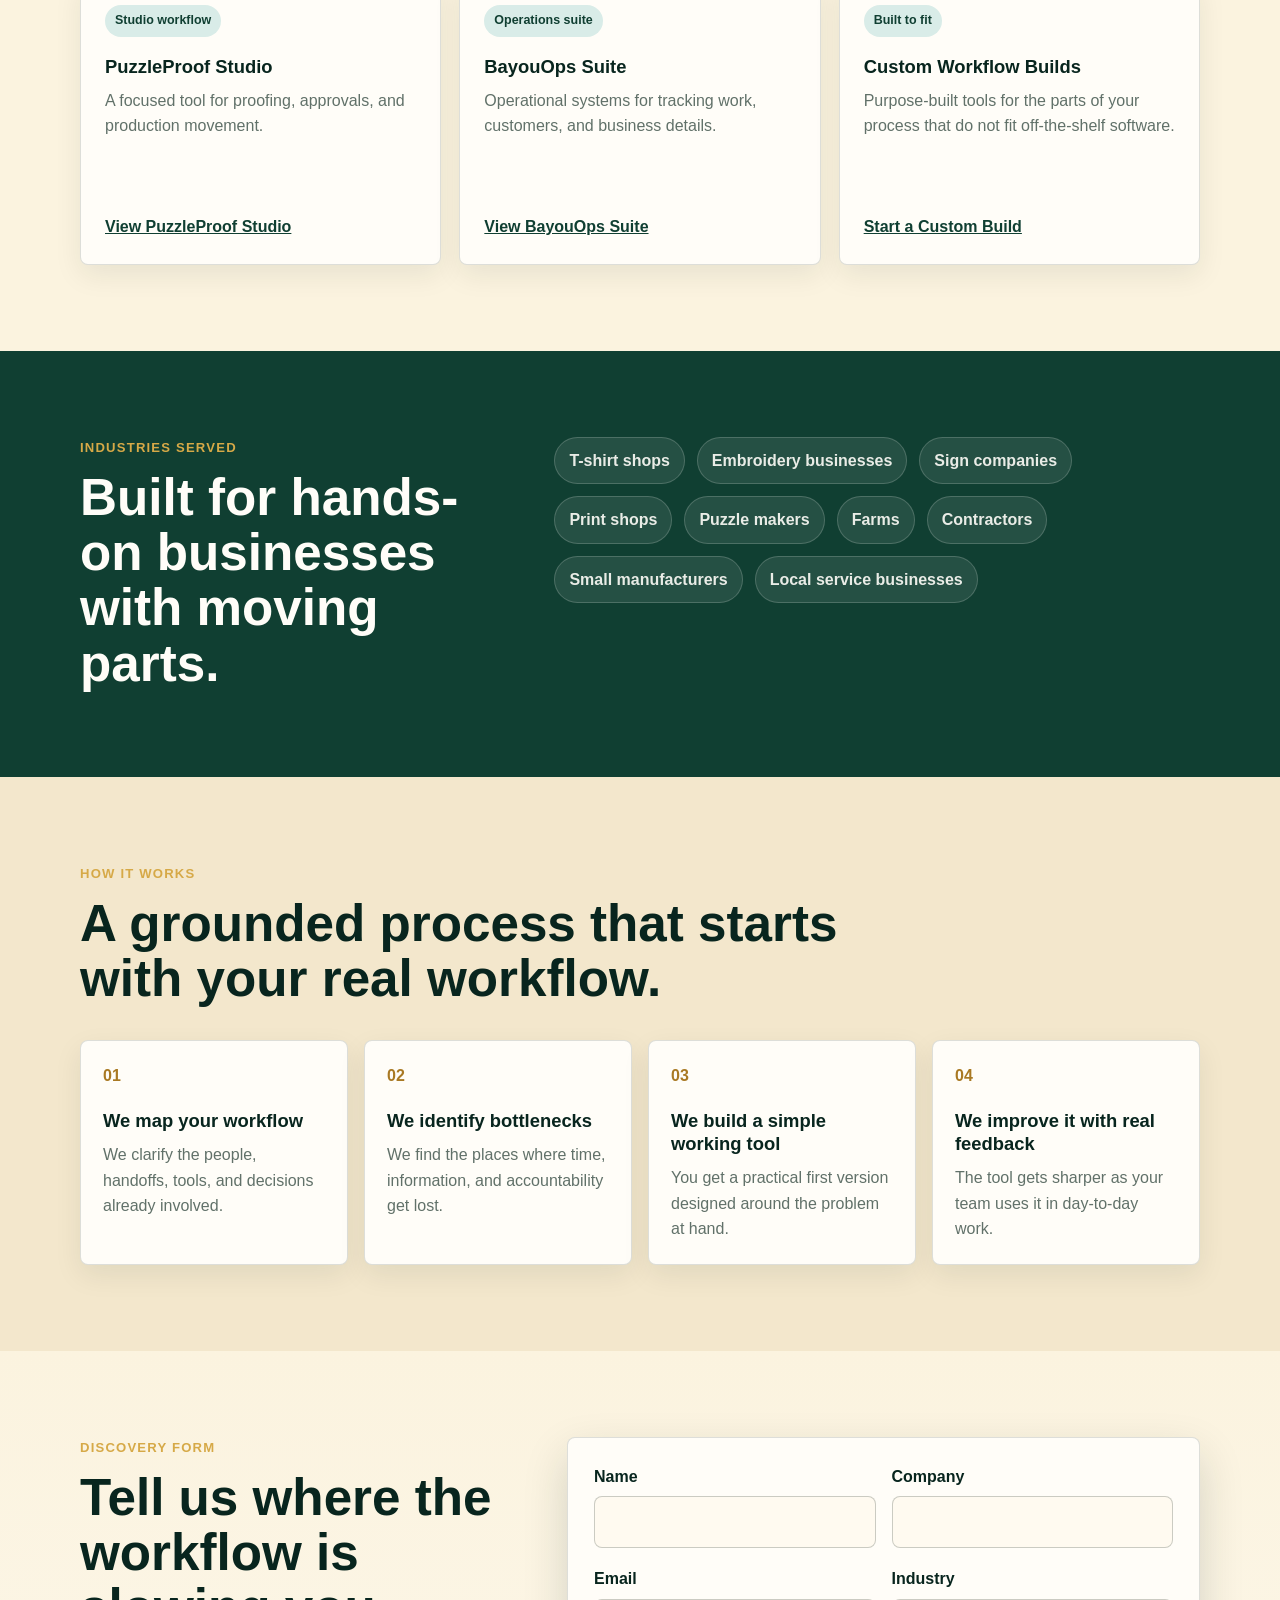
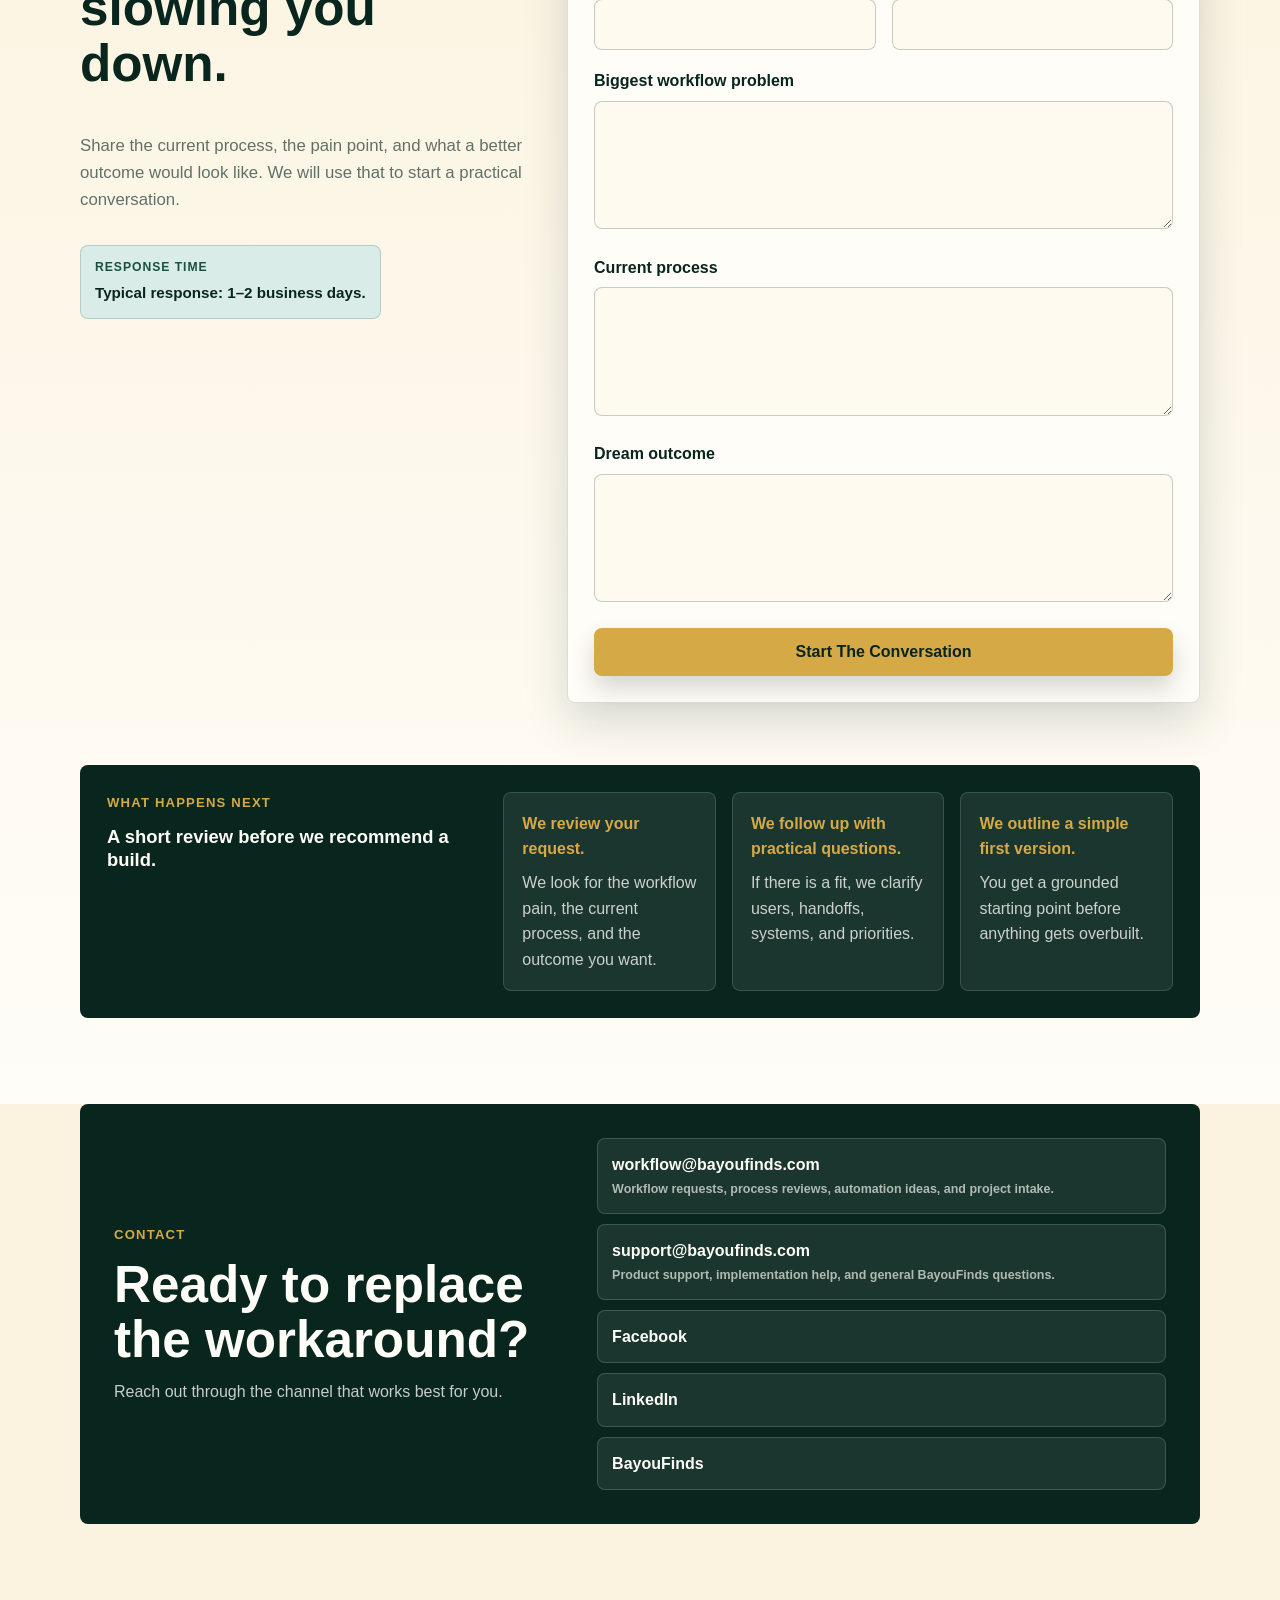
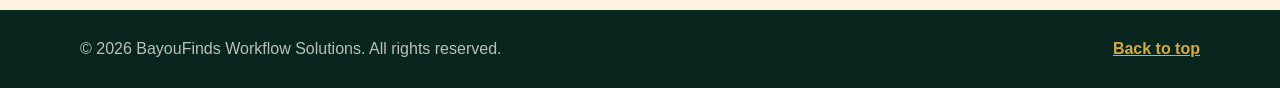
==== commit ee3579ec: "Add BayouFinds software catalog section" ====
--- a/index.html
+++ b/index.html
@@ -45,6 +45,7 @@
           <a href="#founder">Founder</a>
           <a href="#problems">Problems</a>
           <a href="#build">What We Build</a>
+          <a href="#software">Software</a>
           <a href="#examples">Examples</a>
           <a href="#industries">Industries</a>
           <a href="#process">How It Works</a>
@@ -206,6 +207,80 @@
         </div>
       </section>
 
+      <section class="section software-section" id="software">
+        <div class="container">
+          <div class="section-heading software-heading">
+            <div>
+              <p class="eyebrow">Software Products</p>
+              <h2>BayouFinds tools for cleanup, production, operations, and field work.</h2>
+            </div>
+            <a class="button primary software-heading-action" href="https://bayoufinds.com/b/y3OJr" target="_blank" rel="noopener noreferrer">Purchase Now</a>
+          </div>
+
+          <div class="product-grid">
+            <article class="product-card featured-product">
+              <div class="product-card-top">
+                <span class="product-icon" aria-hidden="true">CA</span>
+                <span class="product-version">v1.5.0</span>
+              </div>
+              <h3>BayouFinds Cleanup Assistant</h3>
+              <p>
+                Safe Windows cleanup assistant for identifying recoverable disk
+                space, clearing temporary files, browser cache, and improving
+                storage efficiency while protecting personal files by default.
+              </p>
+              <ul class="product-features" aria-label="BayouFinds Cleanup Assistant features">
+                <li>Safe Scan Mode</li>
+                <li>Recoverable Space Dashboard</li>
+                <li>Protected by Default</li>
+                <li>Reports and Logs</li>
+                <li>Windows 10 and Windows 11 Support</li>
+              </ul>
+              <a class="button primary product-action" href="https://bayoufinds.com/b/y3OJr" target="_blank" rel="noopener noreferrer">Purchase Now</a>
+            </article>
+
+            <article class="product-card">
+              <div class="product-card-top">
+                <span class="product-icon" aria-hidden="true">PS</span>
+                <span class="product-status">Production</span>
+              </div>
+              <h3>PuzzleProof Studio</h3>
+              <p>
+                Desktop production software for puzzle creators and artists.
+                Manage artwork, exports, catalogs, approvals, and production workflows.
+              </p>
+              <a class="button outline product-action" href="#discovery">Learn More</a>
+            </article>
+
+            <article class="product-card">
+              <div class="product-card-top">
+                <span class="product-icon" aria-hidden="true">BO</span>
+                <span class="product-status">Readiness</span>
+              </div>
+              <h3>BayouOps Suite Pro</h3>
+              <p>
+                Operations and audit toolkit for Windows and Linux environments
+                with inventory, reporting, and readiness checks.
+              </p>
+              <a class="button outline product-action" href="#discovery">Learn More</a>
+            </article>
+
+            <article class="product-card">
+              <div class="product-card-top">
+                <span class="product-icon" aria-hidden="true">FO</span>
+                <span class="product-status">Offline-first</span>
+              </div>
+              <h3>Bayou FieldOps</h3>
+              <p>
+                Lightweight field operations and quick-capture software designed
+                for offline-first workflows.
+              </p>
+              <a class="button outline product-action" href="#discovery">Learn More</a>
+            </article>
+          </div>
+        </div>
+      </section>
+
       <section class="section" id="examples">
         <div class="container">
           <div class="section-heading">
--- a/styles.css
+++ b/styles.css
@@ -508,6 +508,122 @@
   color: var(--muted);
 }
 
+.software-section {
+  background: linear-gradient(180deg, var(--white), var(--cream));
+}
+
+.software-heading {
+  display: flex;
+  max-width: none;
+  align-items: flex-end;
+  justify-content: space-between;
+  gap: 28px;
+}
+
+.software-heading h2 {
+  max-width: 780px;
+}
+
+.software-heading-action {
+  flex: 0 0 auto;
+  margin-bottom: 4px;
+}
+
+.product-grid {
+  display: grid;
+  grid-template-columns: repeat(4, minmax(0, 1fr));
+  gap: 18px;
+}
+
+.product-card {
+  display: flex;
+  min-height: 410px;
+  flex-direction: column;
+  padding: 24px;
+  border: 1px solid var(--line);
+  border-radius: 8px;
+  background: var(--white);
+  box-shadow: 0 10px 28px rgba(8, 37, 30, 0.08);
+}
+
+.featured-product {
+  grid-column: span 2;
+  border-color: rgba(16, 63, 50, 0.24);
+  background:
+    linear-gradient(180deg, rgba(217, 236, 232, 0.52), rgba(255, 253, 248, 0.96)),
+    var(--white);
+}
+
+.product-card-top {
+  display: flex;
+  align-items: center;
+  justify-content: space-between;
+  gap: 12px;
+  margin-bottom: 18px;
+}
+
+.product-icon {
+  width: 46px;
+  height: 46px;
+  display: grid;
+  place-items: center;
+  border-radius: 8px;
+  background: var(--green-900);
+  color: var(--gold);
+  font-size: 0.84rem;
+  font-weight: 900;
+}
+
+.product-version,
+.product-status {
+  padding: 6px 10px;
+  border-radius: 999px;
+  background: var(--aqua-soft);
+  color: var(--green-900);
+  font-size: 0.76rem;
+  font-weight: 900;
+}
+
+.product-card h3 {
+  margin-bottom: 10px;
+}
+
+.product-card p {
+  color: var(--muted);
+}
+
+.product-features {
+  display: grid;
+  gap: 8px;
+  padding: 0;
+  margin: 4px 0 22px;
+  list-style: none;
+}
+
+.product-features li {
+  position: relative;
+  padding-left: 24px;
+  color: var(--green-950);
+  font-size: 0.94rem;
+  font-weight: 800;
+}
+
+.product-features li::before {
+  content: "";
+  position: absolute;
+  left: 0;
+  top: 0.55em;
+  width: 10px;
+  height: 10px;
+  border-radius: 50%;
+  background: var(--gold);
+}
+
+.product-action {
+  width: 100%;
+  margin-top: auto;
+}
+
 .solution-grid {
   display: grid;
   grid-template-columns: repeat(3, minmax(0, 1fr));
@@ -886,6 +1002,7 @@
 
   .hero-grid,
   .founder-layout,
+  .software-heading,
   .form-layout,
   .industries-layout,
   .contact-card,
@@ -909,9 +1026,24 @@
   .problem-grid,
   .build-grid,
   .solution-grid,
+  .product-grid,
   .steps,
   .next-step-list {
     grid-template-columns: repeat(2, minmax(0, 1fr));
+  }
+
+  .software-heading {
+    display: grid;
+    align-items: start;
+  }
+
+  .software-heading-action {
+    width: 100%;
+    margin-bottom: 0;
+  }
+
+  .featured-product {
+    grid-column: span 2;
   }
 
   .form-copy {
@@ -950,18 +1082,24 @@
   .problem-grid,
   .build-grid,
   .solution-grid,
+  .product-grid,
   .steps,
   .field-grid,
   .next-step-list {
     grid-template-columns: 1fr;
   }
 
+  .featured-product {
+    grid-column: auto;
+  }
+
   .card {
     min-height: 92px;
   }
 
   .feature-card,
-  .solution-card {
+  .solution-card,
+  .product-card {
     min-height: 0;
   }
 
